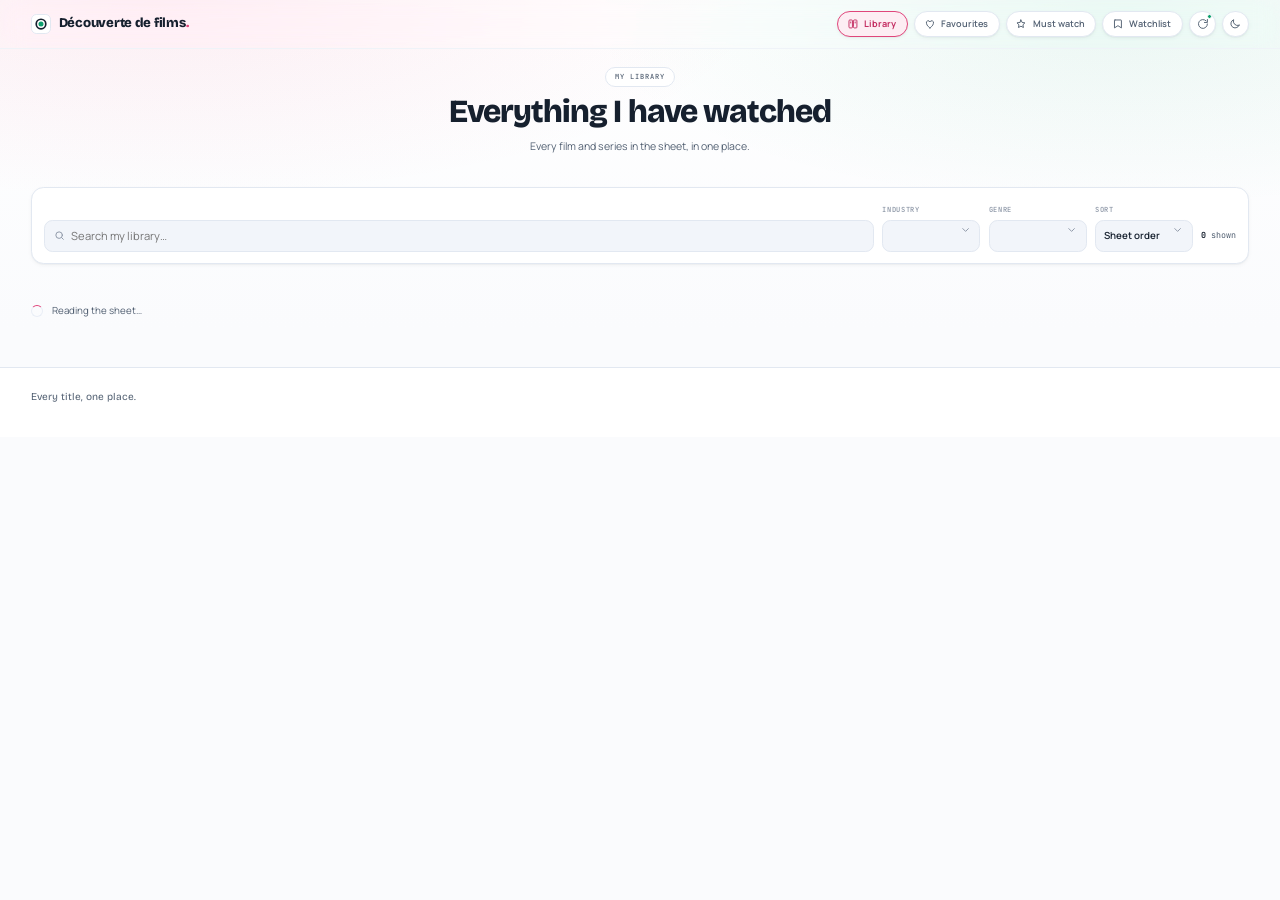
==== watched.html @ 6367ec2e "first commit" ====
<!DOCTYPE html>
<html lang="en">
<head>
  <meta charset="UTF-8">
  <meta name="viewport" content="width=device-width, initial-scale=1, viewport-fit=cover">
  <title>My library &middot; SidCinema</title>
  <meta name="description" content="Everything I have watched, with Favourites and Must watch.">
  <meta name="theme-color" content="#fafbfd" id="themeColor">

  <script>
    (function () {
      var saved = null;
      try { saved = localStorage.getItem("sidcinema-theme"); } catch (e) {}
      var dark = saved ? saved === "dark" : window.matchMedia("(prefers-color-scheme: dark)").matches;
      document.documentElement.dataset.theme = dark ? "dark" : "light";
      document.documentElement.dataset.bsTheme = dark ? "dark" : "light";
    })();
  </script>

  <link rel="icon" type="image/png" href="https://e1.pngegg.com/pngimages/974/699/png-clipart-movies-and-popcorn-folder-icon-movies-thumbnail.png">

  <link rel="preconnect" href="https://fonts.googleapis.com">
  <link rel="preconnect" href="https://fonts.gstatic.com" crossorigin>
  <link rel="preconnect" href="https://image.tmdb.org">

  <link href="https://cdn.jsdelivr.net/npm/bootstrap@5.3.3/dist/css/bootstrap.min.css" rel="stylesheet">
  <link href="https://fonts.googleapis.com/css2?family=Bricolage+Grotesque:opsz,wght@12..96,600;12..96,800&family=JetBrains+Mono:wght@400;500;700&family=Manrope:wght@400;500;600;700&display=swap" rel="stylesheet">
  <link rel="stylesheet" href="css/style.css">
</head>

<body class="page-collection">
  <div class="wash" aria-hidden="true"></div>

  <header class="topbar">
    <div class="wrap topbar__inner">
      <a class="wordmark" href="index.html"
         title="D&eacute;couverte de films &mdash; French for &ldquo;Movie Discovery&rdquo;">
        <img class="wordmark__mark" src="assets/images/favicon.svg" alt="" aria-hidden="true" width="28" height="28">
        <span class="wordmark__text"><span class="wordmark__long">D&eacute;couverte de films</span><span class="wordmark__brief">D&eacute;couverte</span><span class="wordmark__dot">.</span></span>
        <span class="wordmark__gloss" aria-hidden="true">French for "Movie Discovery"</span>
      </a>

      <!-- Built by js/ui/nav.js from one list, so every page carries the same
           destinations and adding one is a change in a single file. -->
      <div class="topbar__tools" id="navTools"></div>
    </div>
  </header>

  <main class="wrap coll">
    <div class="coll__head">
      <p class="coll__eyebrow" id="collEyebrow">My library</p>
      <h1 class="coll__title" id="collTitle">Everything I have watched</h1>
      <p class="coll__lead" id="collLead"></p>

      <div class="stats" id="collStats"></div>
      <div class="split" id="collSplit" hidden></div>
    </div>

    <div class="collbar">
      <div class="collbar__search">
        <svg viewBox="0 0 24 24" aria-hidden="true"><circle cx="11" cy="11" r="7"/><path d="m20 20-3.5-3.5"/></svg>
        <label class="visually-hidden" for="collSearch">Search my library</label>
        <input id="collSearch" type="search" placeholder="Search my library&hellip;" autocomplete="off">
        <button type="button" id="collClear" hidden aria-label="Clear">
          <svg viewBox="0 0 24 24" aria-hidden="true"><path d="M18 6 6 18M6 6l12 12"/></svg>
        </button>
      </div>

      <label class="facets facets--inline">
        <span class="facets__label">Industry</span>
        <span class="facets__wrap">
          <select class="facets__select" id="collCategory"></select>
          <svg class="facets__caret" viewBox="0 0 24 24" aria-hidden="true"><path d="m6 9 6 6 6-6"/></svg>
        </span>
      </label>

      <label class="facets facets--inline">
        <span class="facets__label">Genre</span>
        <span class="facets__wrap">
          <select class="facets__select" id="collGenre"></select>
          <svg class="facets__caret" viewBox="0 0 24 24" aria-hidden="true"><path d="m6 9 6 6 6-6"/></svg>
        </span>
      </label>

      <label class="facets facets--inline">
        <span class="facets__label">Sort</span>
        <span class="facets__wrap">
          <select class="facets__select" id="collSort">
            <option value="recent">Sheet order</option>
            <option value="alpha">A &ndash; Z</option>
            <option value="year">Newest first</option>
            <option value="oldest">Oldest first</option>
          </select>
          <svg class="facets__caret" viewBox="0 0 24 24" aria-hidden="true"><path d="m6 9 6 6 6-6"/></svg>
        </span>
      </label>

      <p class="collbar__count"><span id="collCount">0</span> shown</p>
    </div>

    <div class="loading-line" id="collLoading" hidden>
      <span class="spinner" aria-hidden="true"></span>
      <span>Reading the sheet&hellip;</span>
    </div>

    <div id="collGrid"></div>

    <div class="loadmore" id="collMore" hidden>
      <button type="button" class="btn-ghost" id="collMoreBtn">Show more</button>
    </div>

    <div class="state" id="collState" hidden>
      <h3 class="state__title" id="collStateTitle"></h3>
      <p class="state__text" id="collStateText"></p>
    </div>
  </main>

  <footer class="footer">
    <div class="wrap footer__inner">
      <p class="footer__line">Every title, one place.</p>
    </div>
  </footer>

  <div class="modal fade" id="detailModal" tabindex="-1" aria-labelledby="modalTitle" aria-hidden="true">
    <div class="modal-dialog modal-dialog-centered modal-xl modal-dialog-scrollable">
      <div class="modal-content detail">
        <button type="button" class="detail__close" data-bs-dismiss="modal" aria-label="Close">
          <svg viewBox="0 0 24 24" aria-hidden="true"><path d="M18 6 6 18M6 6l12 12"/></svg>
        </button>
        <div class="detail__body" id="detailBody"></div>
      </div>
    </div>
  </div>

  <script>
    window.PAGE_CONFIG = {
      // Favourites and Must Watch live on this page. The watchlist has no such
      // flags, so it gets no control.
      views: true,
      eyebrow: "My library",
      title: "Everything I have watched",
      emptyTitle: "Nothing in the library yet",
      emptyText: "Search for something and mark it watched.",
      noMatch: "No titles in my library fit this combination. Try clearing a filter.",
      loadError: "Could not load my library"
    };
  </script>
  <script src="https://cdn.jsdelivr.net/npm/bootstrap@5.3.3/dist/js/bootstrap.bundle.min.js" defer></script>
  <script type="module">
    import { start } from "./js/pages/collection.js";
    start();
  </script>
</body>
</html>
---- css/style.css ----
/* Marquee - light and dark themes */
/* Green is reserved: it only ever means "already watched". Gold is only for */
/* ratings, raspberry only for interaction. */
/* Every colour is a token. Adding [data-theme="dark"] overrides below is the */
/* only thing needed to reskin the whole app, so never hardcode a hex here. */

/* The browser's own [hidden] rule is a user-agent style, so any author rule
   that sets display - .grid, .loading-line, .loadmore - silently outranks it
   and the element keeps its box. Every hidden panel in this app carries such a
   class, so without this the skeleton grid alone leaves ~1200px of blank space
   under the toolbar at all times. */
[hidden] { display: none !important; }

/* --- tokens: light --- */
:root {
  --paper:      #fafbfd;
  --card:       #ffffff;
  --tint:       #f2f5fa;
  --tint-2:     #e9eef6;
  --line:       #e2e8f1;
  --line-soft:  #eff3f8;

  --ink:        #16202e;
  --ink-soft:   #526072;
  --muted:      #8a94a4;

  --seen:       #0e9f6e;
  --seen-deep:  #06805a;
  --seen-tint:  #e4f7ef;
  --seen-wash:  #f1fbf7;

  --gold:       #b57a12;
  --gold-tint:  #fdf3e0;
  --gold-line:  #f0d9a8;
  --gold-ink:   #7a5308;

  --accent:     #e0457b;
  --accent-deep:#c42e63;
  --accent-tint:#fdedf3;

  --danger:     #e5484d;

  /* Bare channels, for rgba() with a variable alpha. */
  --seen-rgb:   14, 159, 110;
  --accent-rgb: 224, 69, 123;
  --shade-rgb:  22, 32, 46;

  /* Surfaces that are not simply --card. */
  --wash-top:   #ffffff;
  --glass:      var(--glass);
  --shimmer:    #ffffff;
  --on-ink:     #ffffff;
  --on-accent:  #ffffff;
  --on-seen:    #ffffff;
  --seen-bar:   #46c79a;
  --fade-rgb:   255, 255, 255;

  --radius-sm:  12px;
  --radius:     18px;
  --radius-lg:  26px;

  --search-max: 720px;

  --shadow-sm:  0 1px 2px rgba(var(--shade-rgb), 0.05), 0 2px 6px rgba(var(--shade-rgb), 0.04);
  --shadow:     0 2px 5px rgba(var(--shade-rgb), 0.05), 0 10px 24px -10px rgba(var(--shade-rgb), 0.14);
  --shadow-lg:  0 4px 10px rgba(var(--shade-rgb), 0.06), 0 22px 44px -16px rgba(var(--shade-rgb), 0.2);

  --font-display: "Bricolage Grotesque", "Segoe UI", system-ui, sans-serif;
  --font-body:    "Manrope", -apple-system, "Segoe UI", system-ui, sans-serif;
  --font-mono:    "JetBrains Mono", ui-monospace, "SF Mono", Menlo, monospace;

  --ease: cubic-bezier(0.22, 1, 0.36, 1);
}

/* --- tokens: dark --- */
/* Set on <html> by the inline script in index.html before first paint. */
[data-theme="dark"] {
  --paper:      #0d1117;
  --card:       #151b24;
  --tint:       #1b2230;
  --tint-2:     #232c3b;
  --line:       #2a3444;
  --line-soft:  #202836;

  --ink:        #e9eef6;
  --ink-soft:   #a7b3c4;
  --muted:      #7e8998;

  /* Lifted, because the light green disappears against a dark surface. */
  --seen:       #2ec98f;
  --seen-deep:  #56dda8;
  --seen-tint:  #10322a;
  --seen-wash:  #111d1c;

  --gold:       #e3b25c;
  --gold-tint:  #2b2214;
  --gold-line:  #4c3c1e;
  --gold-ink:   #f0cd8c;

  --accent:     #f4638f;
  --accent-deep:#ff85aa;
  --accent-tint:#2e1622;

  --danger:     #ff6369;

  --seen-rgb:   46, 201, 143;
  --accent-rgb: 244, 99, 143;
  --shade-rgb:  0, 0, 0;

  --wash-top:   #141c27;
  --glass:      rgba(15, 20, 28, 0.84);
  --shimmer:    #242e3d;
  --on-ink:     #0d1117;
  --on-accent:  #2a0a15;
  --on-seen:    #052018;
  --seen-bar:   #66e0b2;
  --fade-rgb:   21, 27, 36;

  /* Dark surfaces swallow soft shadows, so these lean on depth instead. */
  --shadow-sm:  0 1px 2px rgba(0, 0, 0, 0.4), 0 2px 6px rgba(0, 0, 0, 0.3);
  --shadow:     0 2px 5px rgba(0, 0, 0, 0.45), 0 10px 24px -10px rgba(0, 0, 0, 0.7);
  --shadow-lg:  0 4px 10px rgba(0, 0, 0, 0.5), 0 22px 44px -16px rgba(0, 0, 0, 0.85);

  color-scheme: dark;
}

/* Themes cross-fade instead of snapping, but only while the toggle is armed, */
/* so page load and hovers stay instant. */
.is-theming, .is-theming * {
  transition: background-color 0.32s var(--ease), border-color 0.32s var(--ease),
              color 0.32s var(--ease) !important;
}

/* --- base --- */
* { box-sizing: border-box; }

/* --- overall scale -------------------------------------------------------
   Everything was drawn a size too large: at 100% in a laptop browser the cards
   and headings ate the screen, and the layout only came right once you zoomed
   the browser out to about 70%. Rather than re-tune several hundred px values
   one at a time - and get some of them wrong - the whole page is scaled by
   that same factor, which is what the browser zoom was doing anyway.

   `zoom` and not `transform: scale()`: zoom reflows, so the card grid gains
   columns and text rewraps at the new size. A transform would shrink a fixed
   layout and leave dead space around it.

   Only on screens big enough to have the problem. Phones and tablets already
   fit, and shrinking them further would make the text unreadable. Media
   queries still measure the real viewport, so every breakpoint below is
   unaffected, and fixed-position elements - the modal, the sticky header -
   still fill the screen properly. Both verified in a browser.

   One number, so it is easy to tune. */
:root { --ui-scale: 0.7; }

@media (min-width: 1024px) {
  body { zoom: var(--ui-scale); }
}

body {
  margin: 0;
  /* 100vh on a phone means "the viewport with the browser chrome hidden", so
     it is always taller than what is actually visible and leaves a dead strip
     under the footer. dvh is the real number; vh stays as the fallback for
     anything that does not know the unit. */
  min-height: 100vh;
  min-height: 100dvh;
  background: var(--paper);
  color: var(--ink);
  font-family: var(--font-body);
  font-size: 15px;
  line-height: 1.6;
  -webkit-font-smoothing: antialiased;
  /* Stops iOS enlarging body text when the phone is turned to landscape,
     which otherwise reflows the card grid mid-rotation. */
  -webkit-text-size-adjust: 100%;
  text-size-adjust: 100%;
  overflow-x: hidden;
}

a { color: inherit; text-decoration: none; }
button { font-family: inherit; }

:focus-visible {
  outline: 2px solid var(--accent);
  outline-offset: 3px;
  border-radius: 6px;
}

svg { fill: none; stroke: currentColor; stroke-width: 1.9; stroke-linecap: round; stroke-linejoin: round; }

/* Full-bleed container. Only the hero column is width-capped.
   The max() is for a phone held sideways: the safe-area inset is the width of
   the notch or the rounded corner, and without it the first card in every row
   sits underneath one. On every other device both insets are 0 and this is
   exactly the clamp it was before. */
.wrap {
  width: 100%;
  padding-left: max(clamp(16px, 3.5vw, 56px), env(safe-area-inset-left));
  padding-right: max(clamp(16px, 3.5vw, 56px), env(safe-area-inset-right));
}

/* Soft ambient wash behind the hero. */
/* Bootstrap supplies this, but it arrives from a CDN. If that request is slow
   or blocked, every "hidden" form label becomes visible text in the middle of
   the layout - so it is defined here too. */
.visually-hidden {
  position: absolute !important;
  width: 1px;
  height: 1px;
  padding: 0;
  margin: -1px;
  overflow: hidden;
  clip: rect(0, 0, 0, 0);
  white-space: nowrap;
  border: 0;
}

.wash {
  position: fixed;
  inset: 0 0 auto 0;
  height: 760px;
  pointer-events: none;
  z-index: 0;
  background:
    radial-gradient(70% 55% at 12% 0%, rgba(var(--accent-rgb), 0.09), transparent 68%),
    radial-gradient(60% 50% at 88% 4%, rgba(var(--seen-rgb), 0.08), transparent 70%),
    linear-gradient(180deg, var(--wash-top) 0%, var(--paper) 62%);
}

/* --- header --- */
.topbar {
  position: sticky;
  top: 0;
  z-index: 60;
  background: var(--glass);
  backdrop-filter: blur(16px) saturate(140%);
  -webkit-backdrop-filter: blur(16px) saturate(140%);
  border-bottom: 1px solid var(--line-soft);
}

.topbar__inner {
  display: flex;
  align-items: center;
  justify-content: space-between;
  height: 68px;
}

.wordmark { display: inline-flex; align-items: center; gap: 11px; }

/* An image now, not a drawn ring. object-fit keeps a non-square source from
   stretching, and the tinted background stands in if the remote file never
   arrives, so the wordmark never collapses to bare text. */
.wordmark__mark {
  width: 28px;
  height: 28px;
  flex: none;
  border-radius: 8px;
  object-fit: cover;
  background: var(--tint);
  border: 1px solid var(--line);
}

.wordmark__text {
  font-family: var(--font-display);
  font-weight: 800;
  font-size: 19px;
  letter-spacing: -0.02em;
  /* The header is one row. A wordmark allowed to wrap takes the row height
     with it and pushes the tools off the edge. */
  white-space: nowrap;
}
/* Only the full stop is accented. It used to be "any span in here", which
   stopped being specific enough once the name had two spellings. */
.wordmark__dot { color: var(--accent); }
.wordmark__brief { display: none; }

.topbar__tools { display: inline-flex; align-items: center; gap: 9px; }

.icon-btn {
  position: relative;
  width: 38px;
  height: 38px;
  display: grid;
  place-items: center;
  border-radius: 50%;
  border: 1px solid var(--line);
  background: var(--card);
  color: var(--ink-soft);
  cursor: pointer;
  box-shadow: var(--shadow-sm);
  transition: color 0.2s, border-color 0.2s, box-shadow 0.2s, transform 0.2s var(--ease);
}
.icon-btn:hover {
  color: var(--ink);
  border-color: var(--accent);
  box-shadow: var(--shadow);
  transform: translateY(-1px);
}
.icon-btn:active { transform: translateY(0); }

/* A pill rather than a circle, because this one goes somewhere and the label
   is what makes that obvious. The text drops on narrow screens; the icon and
   the tooltip still carry the meaning. */
.icon-btn--label {
  width: auto;
  gap: 8px;
  grid-auto-flow: column;
  padding: 0 15px 0 12px;
  border-radius: 999px;
  text-decoration: none;
  font-size: 13px;
  font-weight: 600;
}
.icon-btn--label .icon-btn__text { white-space: nowrap; }
.icon-btn--label:hover { color: var(--accent-deep); }
.icon-btn--label[aria-current="page"] {
  background: var(--accent-tint);
  border-color: var(--accent);
  color: var(--accent-deep);
}

@media (max-width: 720px) {
  .icon-btn--label { width: 38px; padding: 0; }
  .icon-btn--label .icon-btn__text { display: none; }
}
.icon-btn svg {
  width: 17px;
  height: 17px;
  fill: none;
  stroke: currentColor;
  stroke-width: 1.9;
  stroke-linecap: round;
  stroke-linejoin: round;
}

/* A green pip means the watch history loaded; red means it did not. */
.icon-btn__dot {
  position: absolute;
  top: 4px;
  right: 4px;
  width: 7px;
  height: 7px;
  border-radius: 50%;
  background: var(--seen);
  border: 1.5px solid var(--card);
}
.icon-btn__dot[data-state="error"] { background: var(--danger); }
.icon-btn.is-busy svg { animation: spin 0.9s linear infinite; }

/* Only one of the two icons is ever mounted; the other is scaled out. */
.theme-btn svg {
  grid-area: 1 / 1;
  transition: transform 0.4s var(--ease), opacity 0.25s;
}
.theme-btn__moon { transform: rotate(0deg) scale(1); opacity: 1; }
.theme-btn__sun  { transform: rotate(-70deg) scale(0.4); opacity: 0; }
[data-theme="dark"] .theme-btn__moon { transform: rotate(70deg) scale(0.4); opacity: 0; }
[data-theme="dark"] .theme-btn__sun  { transform: rotate(0deg) scale(1); opacity: 1; }
.theme-btn:hover { color: var(--gold); border-color: var(--gold); }

/* --- hero --- */
.hero {
  position: relative;
  /* Above .results, which is also positioned and comes later in the document.
     While both sat at z-index 1 the later one won, and since the suggestion
     dropdown is sealed inside this element's stacking context it could never
     climb out - the divider line, the headline and the first row of cards all
     painted straight over it, however high its own z-index went. Ranking the
     two sections is what actually decides it. Still well under the sticky
     header at 60, which should keep winning. */
  z-index: 20;
  padding: clamp(40px, 6vw, 82px) 0 44px;
}

.hero__inner {
  display: flex;
  flex-direction: column;
  align-items: center;
  text-align: center;
}

.hero__eyebrow {
  font-family: var(--font-mono);
  font-size: 11px;
  letter-spacing: 0.18em;
  text-transform: uppercase;
  color: var(--accent);
  margin: 0 0 18px;
}

.hero__title {
  font-family: var(--font-display);
  font-weight: 800;
  font-size: clamp(38px, 5.6vw, 70px);
  line-height: 1.04;
  letter-spacing: -0.035em;
  margin: 0 0 20px;
}
.hero__title em {
  font-style: normal;
  color: var(--muted);
}


/* Movies or series. Sets what the next search looks through. */
.modeswitch {
  display: inline-flex;
  gap: 4px;
  padding: 5px;
  margin-bottom: 22px;
  border-radius: 999px;
  border: 1px solid var(--line);
  background: var(--glass);
  backdrop-filter: blur(14px) saturate(140%);
  -webkit-backdrop-filter: blur(14px) saturate(140%);
  box-shadow: var(--shadow-sm);
}

.modeswitch__btn {
  display: inline-flex;
  align-items: center;
  gap: 8px;
  border: 0;
  background: none;
  color: var(--muted);
  font-size: 13.5px;
  font-weight: 600;
  padding: 10px 22px;
  border-radius: 999px;
  cursor: pointer;
  transition: color 0.2s, background 0.25s var(--ease);
}
.modeswitch__btn svg { width: 16px; height: 16px; }
.modeswitch__btn:hover { color: var(--ink); }
.modeswitch__btn.is-active {
  background: var(--ink);
  color: var(--on-ink);
  box-shadow: 0 5px 14px -7px rgba(var(--shade-rgb), 0.8);
}

/* Search by, inside the bar.
   It was a row of buttons above the input, which made the hero ask two
   questions of equal size before you could type anything. As a dropdown it
   reads as what it is: a setting on the search, not a decision before it. */
.scopepick {
  position: relative;
  display: flex;
  align-items: center;
  gap: 8px;
  padding-left: 12px;
  margin-left: 4px;
  border-left: 1px solid var(--line);
  flex-shrink: 0;
}

.scopepick__label {
  font-family: var(--font-mono);
  font-size: 10px;
  letter-spacing: 0.14em;
  text-transform: uppercase;
  color: var(--muted);
  margin: 0;
  white-space: nowrap;
  pointer-events: none;
}

.scopepick__select {
  appearance: none;
  -webkit-appearance: none;
  border: 0;
  /* The solid accent the Search button used to wear. That button is gone -
     the magnifier submits now - so the colour moves to the control that took
     its place, and the right-hand end of the bar keeps the weight it had. */
  background: var(--accent);
  color: var(--on-accent);
  font-family: inherit;
  font-size: 13.5px;
  font-weight: 700;
  padding: 10px 32px 10px 16px;
  border-radius: 999px;
  cursor: pointer;
  box-shadow: 0 6px 16px -6px rgba(var(--accent-rgb), 0.6);
  transition: background 0.2s, box-shadow 0.2s;
}
.scopepick__select:hover {
  background: var(--accent-deep);
  box-shadow: 0 10px 22px -8px rgba(var(--accent-rgb), 0.7);
}
.scopepick__select:focus-visible {
  outline: 2px solid var(--accent-deep);
  outline-offset: 2px;
}
/* The dropdown list itself is drawn by the OS, which does not inherit the
   accent - so the options are set back to normal page colours or they can
   land as white-on-white. */
.scopepick__select option {
  background: var(--card);
  color: var(--ink);
  font-weight: 600;
}

.scopepick__caret {
  position: absolute;
  right: 12px;
  width: 15px;
  height: 15px;
  fill: none;
  stroke: var(--on-accent);
  stroke-width: 2.4;
  stroke-linecap: round;
  stroke-linejoin: round;
  pointer-events: none;
}

/* The magnifier submits now, so it is a button rather than decoration. */
.searchbox__go {
  flex-shrink: 0;
  display: grid;
  place-items: center;
  width: 40px;
  height: 40px;
  border: 0;
  border-radius: 50%;
  background: none;
  color: var(--muted);
  cursor: pointer;
  transition: background 0.2s, color 0.2s;
}
.searchbox__go svg {
  width: 20px;
  height: 20px;
  fill: none;
  stroke: currentColor;
  stroke-width: 2;
  stroke-linecap: round;
}
.searchbox__go:hover { background: var(--accent-tint); color: var(--accent-deep); }
.searchbox__go:focus-visible { outline: 2px solid var(--accent); outline-offset: 2px; }

.searchbox {
  position: relative;
  /* The suggestion dropdown lives inside this box, and `backdrop-filter`
     below makes the box its own stacking context - so the dropdown's z-index
     only ranks it against its siblings IN HERE and cannot lift it over
     anything outside. The example chips below carry a mask-image, which is
     also a stacking context, and being later in the document they were
     painting straight over the top of the dropdown: the names were visible
     but every tap landed on a chip. This z-index ranks the two boxes against
     each other, which is the comparison that actually decides it. */
  z-index: 30;
  display: flex;
  align-items: center;
  gap: 12px;
  width: 100%;
  max-width: var(--search-max);
  padding: 9px 9px 9px 20px;
  border-radius: 999px;
  border: 1px solid var(--line);
  background: var(--glass);
  backdrop-filter: blur(18px) saturate(150%);
  -webkit-backdrop-filter: blur(18px) saturate(150%);
  box-shadow: var(--shadow);
  transition: border-color 0.25s var(--ease), box-shadow 0.25s var(--ease);
}
.searchbox:focus-within {
  border-color: var(--accent);
  box-shadow: var(--shadow-lg), 0 0 0 4px var(--accent-tint);
}


.searchbox__input {
  flex: 1;
  min-width: 0;
  border: 0;
  background: none;
  color: var(--ink);
  font-size: clamp(15px, 1.4vw, 16.5px);
  padding: 13px 0;
  outline: none;
  text-align: left;
}
.searchbox__input::placeholder { color: var(--muted); }
.searchbox__input::-webkit-search-cancel-button { display: none; }

.searchbox__clear {
  border: 0;
  background: var(--tint);
  color: var(--ink-soft);
  width: 30px;
  height: 30px;
  border-radius: 50%;
  display: grid;
  place-items: center;
  cursor: pointer;
  flex: none;
}
.searchbox__clear svg { width: 15px; height: 15px; }
.searchbox__clear:hover { background: var(--tint-2); color: var(--ink); }

/* --- name autocomplete ---
   Anchored to the bar rather than the page, so it stays put when the bar wraps
   on a narrow screen. z-index sits above the hero but below the header, which
   is sticky and has to keep winning. */
.acbox {
  position: absolute;
  top: calc(100% + 8px);
  left: 0;
  right: 0;
  z-index: 40;
  border-radius: var(--radius);
  border: 1px solid var(--line);
  background: var(--card);
  box-shadow: var(--shadow-lg);
  overflow: hidden;
  animation: acdrop 0.16s var(--ease) both;
}

@keyframes acdrop {
  from { opacity: 0; transform: translateY(-6px); }
  to   { opacity: 1; transform: translateY(0); }
}

.acbox__list {
  list-style: none;
  margin: 0;
  padding: 6px;
  max-height: min(46vh, 340px);
  overflow-y: auto;
  overscroll-behavior: contain;
  scrollbar-width: thin;
}

.acbox__item {
  display: flex;
  align-items: center;
  gap: 11px;
  padding: 10px 12px;
  border-radius: var(--radius-sm);
  cursor: pointer;
  text-align: left;
  color: var(--ink-soft);
  transition: background 0.14s, color 0.14s;
}

/* One highlight style for both the pointer and the arrow keys, so the list
   never shows two different "current" rows at once. */
.acbox__item:hover,
.acbox__item.is-active {
  background: var(--accent-tint);
  color: var(--accent-deep);
}

.acbox__name {
  flex: 1 1 auto;
  min-width: 0;
  font-size: 14.5px;
  font-weight: 500;
  color: var(--ink);
  white-space: nowrap;
  overflow: hidden;
  text-overflow: ellipsis;
}
/* The letters actually typed. Bolder, not coloured - colour here would fight
   the row highlight. */
.acbox__name b { font-weight: 800; color: inherit; }
.acbox__item:hover .acbox__name,
.acbox__item.is-active .acbox__name { color: var(--accent-deep); }

.suggestions {
  position: relative;
  z-index: 1;
  width: 100%;
  min-width: 0;
  max-width: 100%;
  margin-top: 22px;
  overflow-x: auto;
  overflow-y: hidden;
  scrollbar-width: none;
  -webkit-overflow-scrolling: touch;
  mask-image: linear-gradient(90deg, transparent 0, #000 24px, #000 calc(100% - 24px), transparent 100%);
  -webkit-mask-image: linear-gradient(90deg, transparent 0, #000 24px, #000 calc(100% - 24px), transparent 100%);
}
.suggestions::-webkit-scrollbar { display: none; }

/* While the name dropdown is open the chips underneath it are both redundant
   and in the way. Hidden rather than removed, so the hero does not jump a row
   taller and shorter on every keystroke. */
body.is-suggesting .suggestions {
  visibility: hidden;
  pointer-events: none;
}

.suggestions__row {
  display: flex;
  flex-wrap: nowrap;
  align-items: center;
  gap: 8px;
  width: max-content;
  margin: 0 auto;
  padding: 2px 24px;
}
.suggestions__label {
  flex: 0 0 auto;
  font-family: var(--font-mono);
  font-size: 11px;
  letter-spacing: 0.14em;
  text-transform: uppercase;
  color: var(--muted);
  margin-right: 4px;
}

.chip {
  flex: 0 0 auto;
  white-space: nowrap;
  border: 1px solid var(--line);
  background: var(--card);
  color: var(--ink-soft);
  border-radius: 999px;
  padding: 8px 16px;
  font-size: 13px;
  cursor: pointer;
  box-shadow: var(--shadow-sm);
  transition: color 0.18s, border-color 0.18s, background 0.18s, transform 0.18s var(--ease);
}
.chip:hover {
  color: var(--accent-deep);
  border-color: var(--accent);
  background: var(--accent-tint);
  transform: translateY(-2px);
}

.note {
  margin-top: 30px;
  padding: 15px 19px;
  border-radius: var(--radius);
  border: 1px solid var(--line);
  background: var(--card);
  color: var(--ink-soft);
  font-size: 14px;
  text-align: left;
  /* The hero is a centred flex column, so children shrink-to-fit rather than
     stretch. Without width:100% this box sizes to its max-width and hangs off
     both edges of a narrow screen. */
  width: 100%;
  max-width: 760px;
  overflow-wrap: anywhere;
  box-shadow: var(--shadow-sm);
}
.note--warn {
  border-color: var(--gold-line);
  background: var(--gold-tint);
  color: var(--gold-ink);
}
.note code {
  font-family: var(--font-mono);
  font-size: 12.5px;
  background: rgba(var(--shade-rgb), 0.07);
  padding: 2px 6px;
  border-radius: 5px;
  color: var(--ink);
}

/* --- toolbar --- */
.results { position: relative; z-index: 1; padding-bottom: 80px; }

.toolbar {
  border-top: 1px solid var(--line);
  padding-top: 28px;
  margin-bottom: 26px;
}

.toolbar__head {
  display: flex;
  align-items: flex-end;
  justify-content: space-between;
  gap: 28px;
  flex-wrap: wrap;
}

.toolbar__title {
  font-family: var(--font-display);
  font-weight: 700;
  font-size: clamp(23px, 2.4vw, 32px);
  letter-spacing: -0.025em;
  margin: 0;
}

/* The "did you mean" line.
   Green because green already means "this is resolved" everywhere else in the
   app, and a correction that worked is exactly that. Centred and set on its
   own row above the headline so it reads as a short announcement rather than
   a caption hanging off the title. */
.toolbar__fixed {
  display: flex;
  align-items: center;
  justify-content: center;
  gap: 8px;
  margin: 0 0 12px;
  padding: 9px 16px;
  border-radius: var(--radius-sm);
  border: 1px solid rgba(var(--seen-rgb), 0.32);
  background: var(--seen-tint);
  color: var(--seen-deep);
  font-size: 13.5px;
  font-weight: 600;
  line-height: 1.45;
  text-align: center;
}
.toolbar__fixed::before {
  content: "\2713";
  flex: none;
  font-weight: 800;
  color: var(--seen);
}
/* The name that was actually searched. The rest of the sentence is context;
   this is the part worth reading. */
.toolbar__fixed b { font-weight: 800; }

/* How much of this result set is already watched. */
.coverage { min-width: 210px; }

.coverage__numbers {
  display: flex;
  align-items: baseline;
  gap: 7px;
  font-family: var(--font-mono);
  margin-bottom: 9px;
}
.coverage__seen  { font-size: 26px; font-weight: 700; color: var(--seen-deep); line-height: 1; }
.coverage__of    { font-size: 12px; color: var(--muted); }
.coverage__total { font-size: 15px; color: var(--ink-soft); }
.coverage__word  { font-size: 11px; color: var(--muted); text-transform: uppercase; letter-spacing: 0.14em; }

.coverage__track {
  height: 6px;
  border-radius: 999px;
  background: var(--tint-2);
  overflow: hidden;
}
.coverage__fill {
  height: 100%;
  border-radius: 999px;
  background: linear-gradient(90deg, var(--seen-bar), var(--seen));
  transition: width 0.6s var(--ease);
}

.toolbar__controls {
  display: flex;
  align-items: center;
  justify-content: space-between;
  gap: 16px;
  flex-wrap: wrap;
  margin-top: 22px;
}

.segmented {
  display: inline-flex;
  padding: 4px;
  gap: 2px;
  border-radius: 999px;
  border: 1px solid var(--line);
  background: var(--card);
  box-shadow: var(--shadow-sm);
}
.segmented__btn {
  border: 0;
  background: none;
  color: var(--muted);
  font-size: 13px;
  font-weight: 600;
  padding: 8px 18px;
  border-radius: 999px;
  cursor: pointer;
  transition: color 0.18s, background 0.18s;
}
.segmented__btn:hover { color: var(--ink); }
.segmented__btn.is-active { background: var(--ink); color: var(--on-ink); }
.segmented__btn[data-filter="watched"].is-active { background: var(--seen); color: var(--on-seen); }

.sortfield {
  display: inline-flex;
  align-items: center;
  gap: 9px;
  font-family: var(--font-mono);
  font-size: 11px;
  letter-spacing: 0.14em;
  text-transform: uppercase;
  color: var(--muted);
}
.sortfield select {
  font-family: var(--font-body);
  font-size: 13.5px;
  letter-spacing: 0;
  text-transform: none;
  color: var(--ink);
  background: var(--card);
  border: 1px solid var(--line);
  border-radius: 999px;
  padding: 9px 15px;
  cursor: pointer;
  box-shadow: var(--shadow-sm);
}
.sortfield select:hover { border-color: var(--muted); }


.hamburger.is-active { border-color: var(--accent); background: var(--accent-tint); color: var(--accent-deep); }
/* --- browse panel --- */
.scrim {
  position: fixed;
  inset: 0;
  z-index: 60;
  background: rgba(var(--shade-rgb), 0.42);
  opacity: 0;
  transition: opacity 0.26s var(--ease);
}
.scrim.is-open { opacity: 1; }

.panel {
  position: fixed;
  top: 0;
  left: 0;
  bottom: 0;
  z-index: 61;
  width: min(340px, 88vw);
  display: flex;
  flex-direction: column;
  background: var(--card);
  border-right: 1px solid var(--line);
  box-shadow: var(--shadow-lg);
  transform: translateX(-100%);
  transition: transform 0.28s var(--ease);
}
.panel.is-open { transform: translateX(0); }

.panel__head {
  display: flex;
  align-items: flex-start;
  justify-content: space-between;
  gap: 12px;
  padding: 22px 20px 0;
}

.panel__eyebrow {
  font-family: var(--font-mono);
  font-size: 11px;
  letter-spacing: 0.16em;
  text-transform: uppercase;
  color: var(--accent);
  margin: 0 0 4px;
}

.panel__title {
  font-family: var(--font-display);
  font-weight: 700;
  font-size: 21px;
  letter-spacing: -0.02em;
  margin: 0;
}

.panel__close {
  flex: 0 0 auto;
  width: 32px;
  height: 32px;
  display: inline-flex;
  align-items: center;
  justify-content: center;
  border: 1px solid var(--line);
  border-radius: 10px;
  background: var(--card);
  color: var(--ink-soft);
  cursor: pointer;
}
.panel__close svg { width: 16px; height: 16px; fill: none; stroke: currentColor; stroke-width: 2; stroke-linecap: round; }
.panel__close:hover { color: var(--accent-deep); border-color: var(--accent); }

.panel__hint {
  padding: 10px 20px 0;
  margin: 0;
  font-size: 13px;
  line-height: 1.5;
  color: var(--muted);
}

.panel__body {
  flex: 1 1 auto;
  overflow-y: auto;
  padding: 20px;
  display: flex;
  flex-direction: column;
  gap: 16px;
}

.panel__foot {
  display: flex;
  gap: 10px;
  padding: 16px 20px;
  border-top: 1px solid var(--line-soft);
}

.panel__clear,
.panel__apply {
  flex: 1 1 auto;
  border-radius: 999px;
  padding: 11px 16px;
  font-size: 13.5px;
  font-weight: 600;
  cursor: pointer;
  transition: opacity 0.18s, border-color 0.18s, color 0.18s;
}
.panel__clear {
  border: 1px solid var(--line);
  background: var(--card);
  color: var(--ink-soft);
}
.panel__clear:hover { color: var(--accent-deep); border-color: var(--accent); }
.panel__apply {
  border: 0;
  background: var(--ink);
  color: var(--on-ink);
}
.panel__apply:hover { opacity: 0.88; }

/* --- active filter chips --- */
.activefilters {
  display: flex;
  flex-wrap: wrap;
  align-items: center;
  gap: 8px;
  margin-top: 20px;
}

.loadmore {
  display: flex;
  justify-content: center;
  margin-top: 36px;
}

/* Cards added by "Load more" animate individually. The page-load stagger is
   deliberately not reused: it delays the last card by half a second, which on
   an append reads as lag rather than polish. */
.card.is-new { animation: rise 0.34s var(--ease) both; animation-delay: 0ms; }

/* --- result sections --- */
.sections { display: flex; flex-direction: column; gap: 44px; }

/* A filter change keeps the current cards on screen and just dims them, so a
   fast round trip does not read as a full page reload. */
.sections.is-refreshing {
  opacity: 0.45;
  pointer-events: none;
  transition: opacity 0.18s var(--ease);
}/* Upcoming titles: dated, not yet watchable, so gold rather than green.
   Sits opposite the watched badge, which owns the top-left corner. */
.card__soon {
  position: absolute;
  top: 10px;
  right: 10px;
  font-family: var(--font-mono);
  font-size: 10px;
  letter-spacing: 0.12em;
  text-transform: uppercase;
  padding: 5px 9px;
  border-radius: 999px;
  border: 1px solid var(--gold-line);
  background: var(--gold-tint);
  color: var(--gold-ink);
}

.card__release {
  font-family: var(--font-mono);
  font-size: 11.5px;
  color: var(--gold-ink);
  margin: 0 0 6px;
}

/* --- grid and cards --- */
.grid {
  display: grid;
  grid-template-columns: repeat(auto-fill, minmax(220px, 1fr));
  gap: 22px;
}

.card {
  position: relative;
  display: flex;
  flex-direction: column;
  border-radius: var(--radius);
  border: 1px solid var(--line);
  background: var(--card);
  overflow: hidden;
  cursor: pointer;
  text-align: left;
  box-shadow: var(--shadow-sm);
  transition: transform 0.32s var(--ease), border-color 0.28s, box-shadow 0.32s var(--ease);
  animation: rise 0.5s var(--ease) both;
}
.card:hover {
  transform: translateY(-6px);
  border-color: var(--tint-2);
  box-shadow: var(--shadow-lg);
}

/* Watched: a solid green edge plus a green wash across the whole card. */
.card.is-watched {
  border: 2px solid var(--seen);
  background:
    linear-gradient(180deg, rgba(var(--seen-rgb), 0.16) 0%, rgba(var(--seen-rgb), 0.06) 42%, rgba(var(--seen-rgb), 0) 78%),
    var(--seen-wash);
  box-shadow: 0 0 0 4px rgba(var(--seen-rgb), 0.11), 0 12px 26px -16px rgba(6, 128, 90, 0.65);
}
.card.is-watched:hover {
  border-color: var(--seen-deep);
  box-shadow: 0 0 0 5px rgba(var(--seen-rgb), 0.16), 0 26px 48px -20px rgba(6, 128, 90, 0.7);
}

.card__poster {
  position: relative;
  aspect-ratio: 2 / 3;
  overflow: hidden;
  background: var(--tint);
}
.card__poster img {
  width: 100%;
  height: 100%;
  object-fit: cover;
  display: block;
  transition: transform 0.6s var(--ease);
}
.card:hover .card__poster img { transform: scale(1.06); }

.card__noposter {
  position: absolute;
  inset: 0;
  display: grid;
  place-items: center;
  text-align: center;
  padding: 20px;
  font-family: var(--font-display);
  font-size: 15px;
  color: var(--muted);
}

.card__badge {
  position: absolute;
  top: 12px;
  left: 12px;
  display: inline-flex;
  align-items: center;
  gap: 5px;
  padding: 5px 11px 5px 8px;
  border-radius: 999px;
  background: var(--seen);
  color: var(--on-seen);
  font-family: var(--font-mono);
  font-size: 10.5px;
  font-weight: 700;
  letter-spacing: 0.08em;
  text-transform: uppercase;
  box-shadow: 0 4px 12px -4px rgba(6, 128, 90, 0.75);
}
.card__badge svg { width: 12px; height: 12px; stroke-width: 3; }

/* --- what my own list calls it -------------------------------------------
   Only on watched cards. TMDB's title and my sheet's Name often differ - a
   regional release, a transliteration, a franchise numbered differently - and
   the sheet's version is the one I recognise.

   Two ways in, because there are two kinds of device. On a pointer device it
   appears on hover, which costs nothing and needs no button. On a touch screen
   hover does not exist, so the (i) toggles it. The button is always in the DOM
   and only hidden from pointer devices, so the two never disagree. */
.card__note {
  position: absolute;
  top: 10px;
  right: 10px;
  z-index: 6;
  display: grid;
  place-items: center;
  width: 28px;
  height: 28px;
  padding: 0;
  border: 0;
  border-radius: 50%;
  background: rgba(12, 16, 24, 0.6);
  backdrop-filter: blur(6px);
  color: #fff;
  cursor: pointer;
  transition: background 0.18s, transform 0.18s var(--ease);
}
.card__note svg {
  width: 15px;
  height: 15px;
  fill: none;
  stroke: currentColor;
  stroke-width: 2;
  stroke-linecap: round;
}
.card__note:hover { background: var(--accent-deep); transform: scale(1.08); }
.card__note:focus-visible { outline: 2px solid var(--accent); outline-offset: 2px; }

/* Anchored to the TOP of the poster. It used to sit at the bottom, which is
   now where the four action buttons live - the two overlapped, and the tip
   covered the buttons the moment a watched card was hovered. */
.card__notetip {
  position: absolute;
  left: 8px;
  right: 8px;
  top: 8px;
  z-index: 5;
  display: flex;
  flex-direction: column;
  gap: 2px;
  padding: 9px 11px;
  padding-right: 40px;          /* clear of the (i) button in the corner */
  border-radius: var(--radius-sm);
  background: rgba(12, 16, 24, 0.94);
  backdrop-filter: blur(10px);
  color: #fff;
  font-size: 13px;
  font-weight: 600;
  line-height: 1.35;
  text-align: left;
  opacity: 0;
  transform: translateY(-6px);
  pointer-events: none;
  transition: opacity 0.2s var(--ease), transform 0.2s var(--ease);
}

.card__notetip-label {
  font-family: var(--font-mono);
  font-size: 9px;
  font-weight: 500;
  letter-spacing: 0.16em;
  text-transform: uppercase;
  opacity: 0.65;
}

.card__notetip-source {
  align-self: flex-start;
  margin-top: 4px;
  padding: 2px 7px;
  border-radius: 999px;
  background: rgba(255, 255, 255, 0.16);
  font-family: var(--font-mono);
  font-size: 9.5px;
  font-weight: 500;
  letter-spacing: 0.08em;
  text-transform: uppercase;
}

/* Tap-to-open. Works on every device, so it is the base state. */
.card__note[aria-expanded="true"] + .card__notetip {
  opacity: 1;
  transform: translateY(0);
}
/* Above the badge, which shares the top-left corner. */
.card__note[aria-expanded="true"] ~ .card__badge { opacity: 0; }
.card__note[aria-expanded="true"] { background: var(--accent-deep); }

/* Hover only where hovering is possible. A touch screen reporting no hover
   keeps the button; a mouse gets the tooltip for free and the button fades
   back so it does not clutter every watched poster. */
@media (hover: hover) and (pointer: fine) {
  .card:hover .card__notetip { opacity: 1; transform: translateY(0); }
  .card__note { opacity: 0; transition: opacity 0.18s, background 0.18s; }
  .card:hover .card__note,
  .card__note:focus-visible { opacity: 1; }
}

.card__body { padding: 15px 16px 17px; display: flex; flex-direction: column; gap: 8px; flex: 1; }

.card__title {
  font-family: var(--font-display);
  font-weight: 700;
  font-size: 16px;
  line-height: 1.24;
  letter-spacing: -0.015em;
  margin: 0;
  display: -webkit-box;
  -webkit-line-clamp: 2;
  -webkit-box-orient: vertical;
  overflow: hidden;
}

.card__facts {
  display: flex;
  flex-wrap: wrap;
  align-items: center;
  gap: 7px;
  font-family: var(--font-mono);
  font-size: 11px;
  color: var(--ink-soft);
}
.card__facts .dot { color: var(--line); }

.card__genres { display: flex; flex-wrap: wrap; gap: 5px; }
.card__genre {
  font-size: 10.5px;
  padding: 3px 9px;
  border-radius: 7px;
  background: var(--tint);
  color: var(--ink-soft);
}
.card.is-watched .card__genre {
  background: rgba(var(--seen-rgb), 0.11);
  color: var(--seen-deep);
}

.card__overview {
  font-size: 12.5px;
  line-height: 1.55;
  color: var(--muted);
  margin: 0;
  display: -webkit-box;
  -webkit-line-clamp: 3;
  -webkit-box-orient: vertical;
  overflow: hidden;
}

/* The rating lives here rather than on the poster, so artwork stays clean. */
.card__meta {
  margin-top: auto;
  padding-top: 11px;
  border-top: 1px solid var(--line-soft);
  display: flex;
  align-items: center;
  justify-content: space-between;
  gap: 8px;
}
.card.is-watched .card__meta { border-top-color: rgba(var(--seen-rgb), 0.24); }


.skeleton {
  border-radius: var(--radius);
  border: 1px solid var(--line-soft);
  background: linear-gradient(100deg, var(--tint) 30%, var(--shimmer) 50%, var(--tint) 70%);
  background-size: 260% 100%;
  animation: shimmer 1.5s linear infinite;
  aspect-ratio: 2 / 3.5;
}

.loading-line {
  display: flex;
  align-items: center;
  gap: 12px;
  color: var(--ink-soft);
  font-size: 14px;
  padding: 30px 0 8px;
}
.spinner {
  width: 17px;
  height: 17px;
  border-radius: 50%;
  border: 2px solid var(--tint-2);
  border-top-color: var(--accent);
  animation: spin 0.8s linear infinite;
  flex: none;
}

/* --- empty and error states --- */
.state { text-align: center; padding: 76px 24px; }
.state__icon {
  width: 56px;
  height: 56px;
  margin: 0 auto 22px;
  border-radius: 50%;
  border: 1px solid var(--line);
  background: var(--card);
  box-shadow: var(--shadow-sm);
  display: grid;
  place-items: center;
  font-size: 22px;
  color: var(--muted);
}
.state__title {
  font-family: var(--font-display);
  font-weight: 700;
  font-size: 21px;
  letter-spacing: -0.02em;
  margin: 0 0 10px;
}
.state__text { color: var(--muted); font-size: 14.5px; margin: 0 auto 22px; max-width: 520px; }

.btn-ghost {
  border: 1px solid var(--line);
  background: var(--card);
  color: var(--ink);
  border-radius: 999px;
  padding: 11px 24px;
  font-size: 14px;
  font-weight: 600;
  cursor: pointer;
  box-shadow: var(--shadow-sm);
  transition: border-color 0.2s, transform 0.18s var(--ease);
}
.btn-ghost:hover { border-color: var(--accent); transform: translateY(-1px); }

/* --- detail modal --- */
.modal-backdrop.show { opacity: 0.5; }

.detail {
  position: relative;
  border: 1px solid var(--line);
  border-radius: var(--radius-lg);
  background: var(--card);
  overflow: hidden;
  box-shadow: var(--shadow-lg);
}

.detail__close {
  position: absolute;
  top: 16px;
  right: 16px;
  z-index: 5;
  width: 38px;
  height: 38px;
  border-radius: 50%;
  border: 1px solid rgba(255, 255, 255, 0.5);
  background: rgba(18, 24, 34, 0.55);
  backdrop-filter: blur(10px);
  -webkit-backdrop-filter: blur(10px);
  color: #fff;
  display: grid;
  place-items: center;
  cursor: pointer;
  box-shadow: var(--shadow-sm);
}
.detail__close svg { width: 17px; height: 17px; stroke-width: 2.2; }
.detail__close:hover { background: rgba(18, 24, 34, 0.78); }

/* Bootstrap expects a .modal-body to own scrolling; this layout has none. */
.detail__body {
  display: block;
  overflow-y: auto;
  overflow-x: hidden;
  min-height: 0;
  overscroll-behavior: contain;
  scrollbar-width: thin;
  scrollbar-color: var(--tint-2) transparent;
}
.detail__body::-webkit-scrollbar { width: 10px; }
.detail__body::-webkit-scrollbar-track { background: transparent; }
.detail__body::-webkit-scrollbar-thumb {
  background: var(--tint-2);
  border-radius: 999px;
  border: 3px solid transparent;
  background-clip: content-box;
}

/* The backdrop stays fully visible; only its bottom edge fades into the page, */
/* and no text is ever laid over the image. */
.detail__hero {
  position: relative;
  height: clamp(200px, 26vw, 340px);
  background-size: cover;
  background-position: center 25%;
  background-color: #101722;
}
.detail__hero::after {
  content: "";
  position: absolute;
  inset: 0;
  background: linear-gradient(
    to bottom,
    rgba(var(--fade-rgb), 0) 0%,
    rgba(var(--fade-rgb), 0) 52%,
    rgba(var(--fade-rgb), 0.3) 76%,
    rgba(var(--fade-rgb), 0.86) 93%,
    rgb(var(--fade-rgb)) 100%
  );
}
.detail__hero.is-blank {
  background-image:
    radial-gradient(60% 90% at 20% 0%, rgba(var(--accent-rgb), 0.35), transparent 70%),
    radial-gradient(60% 90% at 85% 10%, rgba(var(--seen-rgb), 0.32), transparent 72%);
}

.detail__head {
  position: relative;
  z-index: 2;
  display: flex;
  align-items: flex-end;
  gap: 26px;
  padding: 0 34px;
}

/* Only the poster overlaps the backdrop, so every line of text sits on a */
/* plain background and stays readable. */
.detail__poster {
  position: relative;
  flex: none;
  align-self: flex-start;
  display: grid;
  place-items: center;
  width: 190px;
  aspect-ratio: 2 / 3;
  margin-top: -104px;
  overflow: hidden;
  border-radius: var(--radius);
  border: 1px solid var(--line);
  box-shadow: var(--shadow-lg);
  background: var(--tint);
}

.detail__poster img {
  position: absolute;
  inset: 0;
  width: 100%;
  height: 100%;
  object-fit: cover;
}
.detail__poster.is-watched {
  border: 2px solid var(--seen);
  box-shadow: 0 0 0 4px rgba(var(--seen-rgb), 0.18), var(--shadow-lg);
}

.detail__headline { padding-bottom: 4px; min-width: 0; }

.detail__kind {
  display: inline-flex;
  align-items: center;
  gap: 6px;
  font-family: var(--font-mono);
  font-size: 10.5px;
  font-weight: 700;
  letter-spacing: 0.16em;
  text-transform: uppercase;
  color: var(--muted);
  margin-bottom: 10px;
}

.detail__title {
  font-family: var(--font-display);
  font-weight: 800;
  font-size: clamp(26px, 3vw, 40px);
  line-height: 1.06;
  letter-spacing: -0.03em;
  margin: 0 0 8px;
  color: var(--ink);
}
.detail__original { color: var(--muted); font-style: italic; margin: 0 0 12px; font-size: 14px; }
.detail__tagline { color: var(--ink-soft); font-size: 15px; margin: 0 0 14px; }

.detail__facts {
  display: flex;
  flex-wrap: wrap;
  align-items: center;
  gap: 10px;
  font-family: var(--font-mono);
  font-size: 12px;
  color: var(--ink-soft);
  margin-bottom: 16px;
}
.detail__facts .dot { color: var(--line); }
.detail__facts .rating { color: var(--gold); font-weight: 700; }

.detail__seen {
  display: inline-flex;
  align-items: center;
  gap: 7px;
  padding: 6px 14px;
  margin-bottom: 12px;
  border-radius: 999px;
  background: var(--seen-tint);
  border: 1px solid rgba(var(--seen-rgb), 0.4);
  color: var(--seen-deep);
  font-family: var(--font-mono);
  font-size: 11px;
  font-weight: 700;
  letter-spacing: 0.08em;
  text-transform: uppercase;
}
.detail__seen svg { width: 13px; height: 13px; stroke-width: 3; }

.detail__actions { display: flex; flex-wrap: wrap; gap: 10px; margin-top: 4px; }

.btn-outline {
  display: inline-flex;
  align-items: center;
  gap: 9px;
  border: 1px solid var(--line);
  border-radius: 999px;
  padding: 12px 24px;
  font-weight: 600;
  font-size: 14px;
  color: var(--ink);
  background: var(--card);
  cursor: pointer;
  box-shadow: var(--shadow-sm);
  transition: border-color 0.2s, transform 0.18s var(--ease);
}
.btn-outline:hover { border-color: var(--muted); transform: translateY(-1px); }
.btn-outline svg { width: 15px; height: 15px; }

.detail__main { padding: 30px 34px 36px; }

.detail__section { margin-top: 30px; }
.detail__section:first-child { margin-top: 0; }

.detail__label {
  font-family: var(--font-mono);
  font-size: 10.5px;
  letter-spacing: 0.18em;
  text-transform: uppercase;
  color: var(--muted);
  margin: 0 0 12px;
}

.detail__overview { font-size: 15.5px; line-height: 1.72; color: var(--ink-soft); margin: 0; }


.detail__loading { padding: 90px 30px; text-align: center; color: var(--muted); }

/* --- footer --- */
.footer {
  border-top: 1px solid var(--line);
  padding: 30px 0 46px;
  position: relative;
  z-index: 1;
  background: var(--card);
}
.footer__inner {
  display: flex;
  justify-content: space-between;
  align-items: center;
  gap: 20px;
  flex-wrap: wrap;
  font-size: 13px;
  color: var(--muted);
}
.footer p { margin: 0; }
.footer__line { font-family: var(--font-display); font-size: 14.5px; color: var(--ink-soft); }
.footer__made { display: inline-flex; align-items: center; gap: 6px; white-space: nowrap; }
.footer__heart { font-size: 15px; display: inline-block; animation: beat 2.4s var(--ease) infinite; }

/* =========================================================================
   RESPONSIVE
   The desktop layout is scaled down by `zoom` above 1024px, so everything
   below that breakpoint is drawn at 1:1 and has to be tuned on its own terms
   rather than inherited from a shrunken desktop. Three sizes matter:

     991px  tablets and small laptops - the detail modal stops being wide
     767px  phones held either way    - one column of controls, two of cards
     480px  small phones              - the short wordmark, the tightest grid

   Written mobile-last on purpose: the desktop rules above are the ones that
   were already right, and overriding them downwards is a smaller and safer
   change than re-basing the whole sheet.
   ========================================================================= */

@media (max-width: 991px) {
  .detail__head { padding: 0 24px; gap: 20px; }
  .detail__poster { width: 150px; margin-top: -84px; }
  .detail__main { padding: 26px 24px 32px; }
}

/* --- phones ------------------------------------------------------------- */
@media (max-width: 767px) {

  /* iOS zooms the whole page whenever a focused field is under 16px, and
     never zooms back out. Every typeable control is pinned to 16px here for
     that one reason - it is the single biggest thing that made this feel
     unfinished on a phone. */
  .searchbox__input,
  .scopepick__select,
  .sortfield select,
  .panelfield select { font-size: 16px; }

  /* --- header --- */
  .topbar__inner { height: 58px; }
  .hamburger { width: 36px; height: 36px; margin-right: 8px; border-radius: 11px; }
  .hamburger svg { width: 18px; height: 18px; }
  .icon-btn { width: 36px; height: 36px; }
  .topbar__tools { gap: 7px; }
  .wordmark { gap: 9px; }
  .wordmark__mark { width: 25px; height: 25px; }
  .wordmark__text { font-size: 16.5px; }

  /* --- hero ---
     Everything above the results is an introduction, and on a phone it was
     costing most of the first screen before a single poster appeared. Each
     piece steps down a little and the gaps between them close up, so the
     grid starts higher without the hero looking cramped. */
  .hero { padding: 20px 0 24px; }
  .hero__eyebrow { font-size: 9.5px; letter-spacing: 0.14em; margin-bottom: 10px; }
  .hero__title { font-size: clamp(25px, 7vw, 34px); line-height: 1.1; margin-bottom: 16px; }

  .modeswitch { width: 100%; max-width: 340px; margin-bottom: 14px; padding: 4px; }
  .modeswitch__btn {
    flex: 1;
    justify-content: center;
    gap: 6px;
    padding: 9px 10px;
    font-size: 12.5px;
  }
  .modeswitch__btn svg { width: 15px; height: 15px; }

  /* The bar wraps at 767 rather than 420. Between those two widths the scope
     dropdown, its label and the input were sharing one line, which left the
     input about eight characters wide on a large phone - technically laid out,
     practically unusable. Two full-width rows instead: type on the first,
     choose what you are typing on the second. */
  .searchbox {
    flex-wrap: wrap;
    gap: 8px;
    padding: 8px 10px;
    border-radius: var(--radius-lg);
  }
  .searchbox__input { flex: 1 1 auto; padding: 11px 0; }
  .searchbox__go { width: 38px; height: 38px; }

  .scopepick {
    order: 3;
    width: 100%;
    justify-content: space-between;
    gap: 10px;
    border-left: 0;
    border-top: 1px solid var(--line);
    margin: 0;
    padding: 9px 2px 1px;
  }
  .scopepick__select {
    flex: 1 1 auto;
    padding: 11px 34px 11px 16px;
    text-align: left;
  }
  .scopepick__caret { right: 14px; }

  /* 30px was a mouse target. A finger needs the whole 40. */
  .searchbox__clear { width: 34px; height: 34px; }
  .searchbox__clear svg { width: 16px; height: 16px; }

  .acbox__item { padding: 12px; }
  .acbox__name { font-size: 15px; }
  /* Role and industry are nice-to-know, and the first thing to go when the
     row has to hold a full name on a 360px screen. */
  .acbox__meta { display: none; }

  .searchbox__input::placeholder { font-size: 14px; }
  .suggestions { margin-top: 13px; }
  .suggestions__label { font-size: 10px; }
  .chip { padding: 8px 13px; font-size: 12px; }
  .note { margin-top: 18px; padding: 12px 14px; font-size: 13px; }

  .toolbar__fixed { font-size: 12.5px; padding: 9px 13px; margin-bottom: 10px; }

  /* --- toolbar --- */
  .toolbar { padding-top: 22px; margin-bottom: 20px; }
  .toolbar__head { align-items: flex-start; gap: 16px; }
  .toolbar__title { font-size: 21px; }
  .toolbar__fixed { font-size: 12.5px; line-height: 1.45; }

  /* Full width and horizontal, so the bar reads as a bar instead of a
     narrow column pinned to one side of the heading. */
  .coverage {
    width: 100%;
    min-width: 0;
    display: flex;
    align-items: center;
    gap: 12px;
  }
  .coverage__numbers { margin-bottom: 0; flex: none; }
  .coverage__seen { font-size: 21px; }
  .coverage__track { flex: 1 1 auto; }

  .toolbar__controls { margin-top: 16px; gap: 10px; }

  /* The three status buttons share the row evenly rather than clustering at
     one end and leaving the sort control stranded. */
  .segmented { flex: 1 1 auto; }
  .segmented__btn { flex: 1; padding: 9px 8px; font-size: 12.5px; }
  .sortfield { flex: 1 1 100%; justify-content: space-between; gap: 10px; }
  .sortfield select { flex: 1 1 auto; padding: 10px 14px; }

  .activefilters { gap: 6px; margin-top: 14px; }
  .chipfilter { padding: 8px 12px; }

  /* --- cards --- */
  /* Exactly two columns, not auto-fill. auto-fill with a 154px floor silently
     collapses to ONE column at 320px, because two of them plus the gap need
     322px and an iPhone SE only has 288px of content width. Two columns of
     whatever fits is right at every phone size. */
  .grid { grid-template-columns: repeat(2, minmax(0, 1fr)); gap: 13px; }
  .card { border-radius: var(--radius-sm); }
  .card__body { padding: 11px 12px 13px; gap: 5px; }
  .card__title { font-size: 13.5px; }
    .card__facts { font-size: 10.5px; gap: 5px; }
  .card__overview { font-size: 11.5px; -webkit-line-clamp: 2; }
  .card__genre { font-size: 10px; padding: 2px 7px; }
  .card__meta { padding-top: 9px; }
  .card__badge { top: 9px; left: 9px; padding: 4px 9px 4px 7px; font-size: 9.5px; }
  .card__soon { top: 8px; right: 8px; font-size: 9px; padding: 4px 7px; }

  /* No hover on a touch screen, so the (i) is the only way in and has to be
     big enough to hit. */
  .card__note { width: 32px; height: 32px; }

  .sections { gap: 30px; }
  .sec__head { flex-wrap: wrap; gap: 4px 10px; padding-bottom: 9px; margin-bottom: 14px; }
  .sec__title { font-size: 17px; }

  .state { padding: 52px 12px; }
  .state__icon { width: 48px; height: 48px; margin-bottom: 18px; }
  .state__title { font-size: 18px; }
  .state__text { font-size: 13.5px; }
  .loadmore { margin-top: 26px; }

  /* --- browse drawer --- */
  /* Nearly full width, and clear of the home indicator at the bottom - the
     Apply button sat under it on an iPhone. */
  .panel { width: min(400px, 92vw); }
  .panel__body { gap: 14px; padding: 16px; }
  .panelfield select { padding: 13px; }
  .panel__foot { padding: 14px 16px calc(14px + env(safe-area-inset-bottom)); }
  .panel__clear, .panel__apply { padding: 13px 16px; }

  /* --- detail modal --- */
  .detail { border-radius: var(--radius); }
  .detail__hero { height: clamp(150px, 34vw, 200px); }
  .detail__head { flex-direction: column; align-items: flex-start; gap: 14px; padding: 0 18px; }
  .detail__poster { width: 112px; margin-top: -58px; }
  .detail__title { font-size: 24px; }
  .detail__main { padding: 22px 18px 28px; }
  .detail__section { margin-top: 24px; }
  .detail__overview { font-size: 14.5px; line-height: 1.65; }
  .detail__close { top: 12px; right: 12px; width: 36px; height: 36px; }
  /* Two buttons, each the full width of the sheet - the same shape the
     library's own popup uses. The official site is the one that goes: it is a
     marketing page, while the trailer and the TMDB record are the two things
     anyone actually opens this modal to reach. */
  .detail__action--site { display: none; }
  .detail__actions { flex-direction: column; align-items: stretch; gap: 9px; }
  .btn-primary-solid,
  .btn-outline {
    width: 100%;
    justify-content: center;
    padding: 13px 20px;
  }
  .factgrid { grid-template-columns: repeat(auto-fit, minmax(140px, 1fr)); }
  .castrow { grid-template-columns: repeat(auto-fill, minmax(80px, 1fr)); gap: 12px; }
  .similar-row { grid-template-columns: repeat(3, minmax(0, 1fr)); gap: 12px; }
  .season-row { grid-template-columns: repeat(auto-fill, minmax(130px, 1fr)); }

  /* The library page's own phone rules are NOT here - see the block at the
     bottom of this file. Its base styles are declared after this media query,
     and at equal specificity the later rule wins at every width, so overrides
     written up here were being silently undone. */

  .footer { padding: 24px 0 32px; }
  .footer__inner { flex-direction: column; text-align: center; gap: 12px; }
}

/* --- small phones ------------------------------------------------------- */
@media (max-width: 480px) {
  .hero { padding-top: 16px; }
  .hero__title { font-size: 23px; letter-spacing: -0.03em; margin-bottom: 14px; }
  .hero__eyebrow { margin-bottom: 8px; }
  .modeswitch { margin-bottom: 12px; }

  .grid { gap: 11px; }
  .card__body { padding: 10px 11px 12px; }
  /* At this width the overview is two lines of about four words each, which
     is noise rather than a summary. The title, year and rating still say
     everything a card is for, and the modal has the full text. */
  .card__overview { display: none; }
  .card__genres { gap: 4px; }

  .toolbar__title { font-size: 19px; }
  .segmented__btn { padding: 9px 4px; font-size: 12px; }

  .similar-row { grid-template-columns: repeat(2, minmax(0, 1fr)); }
  .castrow { grid-template-columns: repeat(auto-fill, minmax(72px, 1fr)); }
  .detail__title { font-size: 21px; }
  .detail__head { padding: 0 15px; }
  .detail__main { padding: 20px 15px 24px; }
}

/* --- motion --- */
@keyframes rise {
  from { opacity: 0; transform: translateY(14px); }
  to   { opacity: 1; transform: translateY(0); }
}
@keyframes spin { to { transform: rotate(360deg); } }
@keyframes shimmer {
  from { background-position: 130% 0; }
  to   { background-position: -30% 0; }
}
@keyframes beat {
  0%, 72%, 100% { transform: scale(1); }
  78% { transform: scale(1.22); }
  84% { transform: scale(1); }
}

@media (prefers-reduced-motion: reduce) {
  *,
  *::before,
  *::after {
    animation-duration: 0.001ms !important;
    animation-iteration-count: 1 !important;
    transition-duration: 0.001ms !important;
    scroll-behavior: auto !important;
  }
  .card:hover { transform: none; }
  .card:hover .card__poster img { transform: none; }
}

/* --- wordmark gloss --- */
/* "Decouverte de films" is French for "Movie Discovery". The translation is
   one hover away rather than printed permanently, so it explains without
   cluttering. */
.wordmark { position: relative; }

.wordmark__gloss {
  position: absolute;
  top: calc(100% + 8px);
  left: 0;
  white-space: nowrap;
  padding: 6px 11px;
  border-radius: 999px;
  border: 1px solid var(--line);
  background: var(--card);
  color: var(--ink-soft);
  font-family: var(--font-body);
  font-size: 12px;
  letter-spacing: 0;
  text-transform: none;
  box-shadow: var(--shadow);
  opacity: 0;
  transform: translateY(-4px);
  pointer-events: none;
  transition: opacity 0.2s var(--ease), transform 0.2s var(--ease);
  z-index: 5;
}
.wordmark:hover .wordmark__gloss,
.wordmark:focus-visible .wordmark__gloss {
  opacity: 1;
  transform: translateY(0);
}

/* The name is long, so it steps down before it can collide with the tools,
   and below that it drops to the short form entirely. The arithmetic: at
   360px the row has 328px to spend, of which the hamburger and the three
   tool buttons already claim ~156px. "Decouverte de films." does not fit in
   what is left at any readable size; "Decouverte." does. */
@media (max-width: 560px) {
  .wordmark__text { font-size: 15px; }
  .wordmark__gloss { display: none; }
}

@media (max-width: 480px) {
  .wordmark__long  { display: none; }
  .wordmark__brief { display: inline; }
}

/* =========================================================================
   THE WATCHED LIBRARY PAGE
   Search asks "have I seen this". This page asks "what have I seen", and the
   shape of the collection is the headline answer - which is why the numbers
   come before the grid rather than sitting in a tooltip.
   ========================================================================= */

.libhero {
  /* The .wash gradient is fixed with z-index 0, so it paints over any static
     content beneath it. .hero and .results both opt out the same way. Without
     this the whole stats bar renders and is then covered by the background. */
  position: relative;
  z-index: 1;
  padding: 46px 0 26px;
  text-align: center;
}

.stat { display: flex; flex-direction: column; gap: 5px; }/* A bar rather than a percentage label: the relative sizes are the point,
   and four numbers competing with four other numbers reads as noise. *//* --- controls and facets --- */.facets {
  display: flex;
  flex-direction: column;
  gap: 12px;
  margin-bottom: 22px;
}

.facets__label {
  flex: none;
  width: 74px;
  padding-top: 7px;
  font-family: var(--font-mono);
  font-size: 10px;
  letter-spacing: 0.14em;
  text-transform: uppercase;
  color: var(--muted);
}

.facet.is-active {
  background: var(--accent-tint);
  border-color: var(--accent);
  color: var(--accent-deep);
}/* The phone twin of the chip row. Hidden on desktop, where fifty chips are a
   good way to see the whole shape of a collection at a glance - and unusable
   on a phone, where the same fifty bury the grid under several screens of
   scrolling before a single poster appears. */
/* The phone twin of the chip row: one bordered control that carries its own
   caption, the value and the caret. The border lives here rather than on the
   <select> so the caption sits inside it - a loose label floating above the
   box reads as a leftover from the desktop layout, which is exactly what it
   would have been. */
.facets__picker {
  position: relative;
  display: none;
  align-items: center;
  gap: 10px;
  border: 1px solid var(--line);
  border-radius: 12px;
  background: var(--tint);
  padding: 0 36px 0 14px;
  transition: border-color 0.16s var(--ease);
}

.facets__select {
  appearance: none;
  -webkit-appearance: none;
  flex: 1 1 auto;
  min-width: 0;
  /* Transparent and borderless: the picker around it is the visible control,
     and a second border inside the first looked like a mistake. */
  background: transparent;
  border: 0;
  outline: none;
  font-family: var(--font-body);
  font-size: 14px;
  font-weight: 600;
  color: var(--ink);
  padding: 13px 0;
  text-align: right;
  text-align-last: right;
  cursor: pointer;
}
.facets__select option {
  background: var(--card);
  color: var(--ink);
  text-align: left;
}

.facets__caret {
  position: absolute;
  top: 50%;
  right: 13px;
  width: 16px;
  height: 16px;
  margin-top: -8px;
  fill: none;
  stroke: var(--muted);
  stroke-width: 2.2;
  stroke-linecap: round;
  stroke-linejoin: round;
  pointer-events: none;
}/* --- the leaner library card ---
   No rating, runtime or overview: the sheet does not hold them, and printing
   "Not rated yet" a thousand times would be noise dressed as information. */

.card--lib .card__body {
  display: flex;
  flex-direction: column;
  gap: 7px;
  padding: 14px 15px 16px;
}

.card--lib .card__facts { margin: 0; }/* --- library page on phones ---
   Deliberately down here, not up in the main phone block. Everything above
   `.libcontrols` in this file is shared with the search page, but the library
   page's own base styles are declared BELOW that media query - and two rules
   of equal specificity are settled by which comes last in the file, not by
   which is inside a media query. Overrides written in the earlier block were
   being quietly reverted by the base rules further down, which is why the
   chips and the loose Category/Genre labels kept surviving on a phone. */
@media (max-width: 767px) {  /* The desktop copy of the group name, which sat in the gutter beside the
     chips. Each picker now carries its own caption, and two of them is one
     too many. */
  .facets__label { display: none; }

  /* The two pickers become one card with a divider between them, the way a
     phone's own settings list looks. Grouping them is what guarantees they
     are the same width: as separate boxes they were each sized by their own
     contents, so "Category" and "Genre" - different words, different values -
     came out visibly different widths and read as a mistake. */
  .facets {
    gap: 0;
    margin-bottom: 18px;
    border: 1px solid var(--line);
    border-radius: 14px;
    background: var(--card);
    box-shadow: var(--shadow-sm);
    overflow: hidden;
  }

  /* `display: block` on purpose. The base rule is a flex row with
     align-items: flex-start, which is what shrank each picker to its content
     in the first place. */
  .facets__group { display: block; }  /* The whole row lights up when its filter is doing something, so it is
     obvious at a glance which of the two is narrowing the grid. */
  .facets__picker.is-on { background: var(--accent-tint); }  .facets__picker.is-on .facets__pickerlabel { color: var(--accent-deep); }

  /* 16px, not 15. iOS zooms the page whenever a focused control is under
     16px and never zooms back out, and a <select> counts. */
  .facets__select {
    font-size: 16px;
    font-weight: 600;
    padding: 15px 0;
  }
  .facets__picker.is-on .facets__select { color: var(--accent-deep); }
  .facets__picker.is-on .facets__caret { stroke: var(--accent); }

  /* Focus is drawn as an inset ring rather than a border, which the card's
     own rounded edge would otherwise clip in half. */
  .facets__picker:focus-within { background: var(--accent-tint); }
}

@media (max-width: 860px) {
  .statbar__lead {
    width: 100%;
    padding: 0 0 16px;
    border-right: 0;
    border-bottom: 1px solid var(--line);
    align-items: center;
    text-align: center;
  }
  .statbar__tiles { width: 100%; }
}


/* =========================================================================
   WRITING BACK - card buttons, the identity gate, and toasts
   ========================================================================= */

/* --- the buttons on a card ---
   Bottom of the poster, over a gradient so they stay legible against a bright
   still. Always rendered, whether or not anyone is signed in: clicking one as
   a visitor opens the explanation of whose list this is, which is a better
   answer than a control that was never there. */
.cardacts {
  position: absolute;
  left: 0;
  right: 0;
  bottom: 0;
  z-index: 3;
  display: flex;
  gap: 6px;
  padding: 22px 8px 8px;
  background: linear-gradient(to top,
              rgba(var(--shade-rgb), 0.72), rgba(var(--shade-rgb), 0));
  /* Off until the card is hovered or focused on a pointer device, so a wall
     of posters is not also a wall of buttons. Overridden to always-on for
     touch, further down. */
  opacity: 0;
  transform: translateY(6px);
  transition: opacity 0.18s var(--ease), transform 0.18s var(--ease);
}

.card:hover .cardacts,
.card:focus-within .cardacts,
.cardacts:focus-within { opacity: 1; transform: translateY(0); }

.cardact {
  flex: 1;
  display: inline-flex;
  align-items: center;
  justify-content: center;
  height: 32px;
  padding: 0;
  border: 1px solid rgba(255, 255, 255, 0.26);
  border-radius: 9px;
  background: rgba(20, 20, 24, 0.62);
  backdrop-filter: blur(8px);
  color: #fff;
  cursor: pointer;
  transition: background 0.15s var(--ease), border-color 0.15s var(--ease),
              transform 0.12s var(--ease);
}
.cardact svg {
  width: 15px;
  height: 15px;
  fill: none;
  stroke: currentColor;
  stroke-width: 2.1;
  stroke-linecap: round;
  stroke-linejoin: round;
}
.cardact:hover { background: rgba(20, 20, 24, 0.86); border-color: rgba(255,255,255,0.44); }
.cardact:active { transform: scale(0.94); }
.cardact:focus-visible { outline: 2px solid #fff; outline-offset: 1px; }

/* An engaged flag fills its icon as well as colouring it - colour alone is
   the one signal some people cannot read. */
.cardact.is-on svg { fill: currentColor; }
.cardact--watched.is-on   { background: var(--seen); border-color: var(--seen); }
.cardact--watchlist.is-on { background: var(--accent); border-color: var(--accent); }
.cardact--favorite.is-on  { background: #e0245e; border-color: #e0245e; }
.cardact--must.is-on      { background: #f0a500; border-color: #f0a500; color: #1a1a1a; }

/* The watched tick is not a fill, so it needs its own rule. */
.cardact--watched.is-on svg { fill: none; }

/* In flight. The whole card dims rather than one button, because a write can
   change several flags at once. */
/* A save in flight must not look like a broken card. The old rule faded this
   to 62% and switched off pointer events, which is the visual language of
   broken - so a working 1-2s write read as a hang. The card now stays fully
   legible; only the pressed button spins. */
/* Only the button being pressed goes inert. Blocking the whole card meant you
   could not queue a second change while the first was in flight, and blocking
   the grid made the page feel frozen for the second the bridge takes. */
.card.is-saving { pointer-events: auto; }
.card.is-saving .card__poster::after {
  content: "";
  position: absolute;
  inset: 0;
  background: rgba(var(--shade-rgb), 0.14);
  animation: sc-breathe 1.1s var(--ease) infinite;
  pointer-events: none;
  z-index: 2;
}
.card.is-saving .cardacts { opacity: 1; transform: none; }

/* No hover on a touch screen, so the buttons are simply always there. */
@media (hover: none) {
  .cardacts { opacity: 1; transform: none; }
  .cardact { height: 34px; }
}

/* --- the identity gate --- */
.gate {
  position: fixed;
  inset: 0;
  /* Above Bootstrap's modal (1055) and its backdrop (1050), so a dialog is
     never buried mid-fade by a modal on its way out. */
  z-index: 1200;
  display: flex;
  align-items: center;
  justify-content: center;
  padding: 20px;
}
.gate__backdrop {
  position: absolute;
  inset: 0;
  background: rgba(var(--shade-rgb), 0.55);
  backdrop-filter: blur(4px);
  animation: gatefade 0.2s var(--ease) both;
}
body.gate-open { overflow: hidden; }

.gate__panel {
  position: relative;
  width: min(440px, 100%);
  max-height: 90vh;
  overflow-y: auto;
  padding: 30px 28px 26px;
  border-radius: var(--radius-lg);
  border: 1px solid var(--line);
  background: var(--card);
  box-shadow: var(--shadow-lg);
  text-align: center;
  animation: gaterise 0.24s var(--ease) both;
}
.gate__panel--wide { width: min(500px, 100%); text-align: left; }

@keyframes gatefade { from { opacity: 0; } to { opacity: 1; } }
@keyframes gaterise {
  from { opacity: 0; transform: translateY(14px) scale(0.98); }
  to   { opacity: 1; transform: none; }
}

.gate__title {
  margin: 0 0 10px;
  font-family: var(--font-display);
  font-size: 22px;
  font-weight: 800;
  letter-spacing: -0.02em;
  color: var(--ink);
}
.gate__text {
  margin: 0 0 22px;
  font-size: 14.5px;
  line-height: 1.6;
  color: var(--ink-soft);
}
.gate__text b { color: var(--ink); font-weight: 700; }

.gate__label {
  display: block;
  margin-bottom: 7px;
  font-family: var(--font-mono);
  font-size: 10px;
  font-weight: 600;
  letter-spacing: 0.12em;
  text-transform: uppercase;
  color: var(--muted);
  text-align: left;
}

.gate__input,
.gate__select {
  width: 100%;
  padding: 12px 14px;
  border: 1px solid var(--line);
  border-radius: 12px;
  background: var(--tint);
  font-family: var(--font-body);
  /* 16px so iOS does not zoom the page on focus and leave it zoomed. */
  font-size: 16px;
  color: var(--ink);
  outline: none;
  transition: border-color 0.16s var(--ease);
}
.gate__input:focus,
.gate__select:focus { border-color: var(--accent); }
.gate__select { appearance: none; -webkit-appearance: none; cursor: pointer; font-weight: 600; }

.gate__error {
  margin: 10px 0 0;
  padding: 9px 12px;
  border-radius: 10px;
  background: rgba(224, 36, 94, 0.1);
  color: #c2185b;
  font-size: 13px;
  font-weight: 600;
  text-align: left;
}

.gate__actions {
  display: flex;
  gap: 10px;
  margin-top: 22px;
}
.gate__btn {
  flex: 1;
  padding: 12px 18px;
  border-radius: 12px;
  border: 1px solid var(--line);
  font-family: var(--font-body);
  font-size: 14px;
  font-weight: 700;
  cursor: pointer;
  transition: background 0.15s var(--ease), border-color 0.15s var(--ease);
}
.gate__btn--ghost { background: transparent; color: var(--ink-soft); }
.gate__btn--ghost:hover { background: var(--tint); color: var(--ink); }
.gate__btn--solid {
  background: var(--accent);
  border-color: var(--accent);
  color: #fff;
}
.gate__btn--solid:hover { background: var(--accent-deep); border-color: var(--accent-deep); }
.gate__btn:disabled { opacity: 0.6; cursor: default; }

/* --- the "which shelf?" dialog --- */
.askfield { margin-bottom: 16px; }
.askfield__new { margin-top: 8px; }

.askflags {
  display: flex;
  flex-wrap: wrap;
  gap: 8px 18px;
  padding-top: 4px;
}
.askflag {
  display: inline-flex;
  align-items: center;
  gap: 8px;
  font-size: 14px;
  color: var(--ink-soft);
  cursor: pointer;
}
.askflag input { width: 17px; height: 17px; accent-color: var(--accent); cursor: pointer; }

/* --- toasts ---
   Bottom centre, above everything, and out of the way of a thumb reaching the
   buttons that produce them. */
.toast {
  position: fixed;
  left: 50%;
  bottom: calc(26px + env(safe-area-inset-bottom));
  z-index: 1400;
  max-width: min(440px, calc(100vw - 32px));
  padding: 13px 20px;
  border-radius: 14px;
  border: 1px solid var(--line);
  background: var(--card);
  box-shadow: var(--shadow-lg);
  font-size: 14px;
  font-weight: 600;
  color: var(--ink);
  text-align: center;
  opacity: 0;
  transform: translate(-50%, 14px);
  pointer-events: none;
  transition: opacity 0.22s var(--ease), transform 0.22s var(--ease);
}
.toast.is-on { opacity: 1; transform: translate(-50%, 0); }
.toast--error {
  border-color: rgba(224, 36, 94, 0.4);
  background: #fff1f5;
  color: #a01243;
}
[data-theme="dark"] .toast--error { background: #3a1020; color: #ffa8c4; }

@media (max-width: 767px) {
  .gate { padding: 14px; }
  .gate__panel { padding: 24px 20px 20px; }
  .gate__title { font-size: 19px; }
  .gate__text { font-size: 14px; margin-bottom: 18px; }
  /* Stacked and reversed, so the affirmative sits under the thumb rather
     than the one that backs out. */
  .gate__actions { flex-direction: column-reverse; }
  .cardact { height: 33px; }
  .cardact svg { width: 14px; height: 14px; }
}

/* --- collection views: All / Favourites / Must watch --- */


@media (max-width: 767px) {
    /* Three even columns, so the row reads as one control rather than three
     pills of whatever width their labels happened to need. */
    }


/* --- saving and toasts ------------------------------------------------------
   Appended at the end of the file on purpose. At equal specificity the later
   rule wins at every width, so anything added above the library phone block
   would be silently reverted by it. Keep new rules down here. */

@keyframes sc-breathe {
  0%, 100% { opacity: 0.35; }
  50%      { opacity: 0.85; }
}

/* The pressed button, mid-write. The icon is replaced by a ring so the control
   reports its own state rather than relying on a strip elsewhere on screen. */
.cardact.is-working { position: relative; pointer-events: none; }
.cardact.is-working svg { opacity: 0; }
.cardact.is-working::after {
  content: "";
  position: absolute;
  inset: 50% auto auto 50%;
  width: 14px;
  height: 14px;
  margin: -7px 0 0 -7px;
  border: 2px solid currentColor;
  border-top-color: transparent;
  border-radius: 50%;
  animation: spin 0.62s linear infinite;
}

.toasts {
  position: fixed;
  left: 50%;
  bottom: calc(18px + env(safe-area-inset-bottom, 0px));
  transform: translateX(-50%);
  z-index: 1090;
  display: flex;
  flex-direction: column-reverse;
  gap: 8px;
  align-items: center;
  pointer-events: none;
  width: max-content;
  max-width: min(92vw, 460px);
}

.toast {
  display: flex;
  align-items: center;
  gap: 10px;
  padding: 11px 18px;
  border-radius: 999px;
  border: 1px solid var(--line);
  background: var(--card);
  color: var(--ink);
  box-shadow: var(--shadow-lg);
  font-family: var(--font-body);
  font-size: 13.5px;
  font-weight: 600;
  line-height: 1.3;
  opacity: 0;
  transform: translateY(10px);
  transition: opacity 0.2s var(--ease), transform 0.2s var(--ease);
}
.toast.is-on { opacity: 1; transform: translateY(0); }

.toast__text { white-space: nowrap; overflow: hidden; text-overflow: ellipsis; }

.toast__icon { width: 16px; height: 16px; flex: 0 0 auto; }
.toast__icon path {
  fill: none;
  stroke: currentColor;
  stroke-width: 2.4;
  stroke-linecap: round;
  stroke-linejoin: round;
}

/* Pending is the state that matters. It has to move, or the toast is just a
   label on a frozen screen. */
.toast__spin {
  width: 15px;
  height: 15px;
  flex: 0 0 auto;
  border: 2px solid var(--line);
  border-top-color: var(--accent);
  border-radius: 50%;
  animation: spin 0.66s linear infinite;
}

.toast--pending { color: var(--ink-soft); }
.toast--done { border-color: var(--seen); color: var(--seen-deep); background: var(--seen-wash); }
.toast--error { border-color: var(--danger); color: var(--danger); background: var(--accent-tint); }

[data-theme="dark"] .toast--done { background: #10241c; color: #6fd8ac; }
[data-theme="dark"] .toast--error { background: #3a1020; color: #ffa8c4; }

@media (prefers-reduced-motion: reduce) {
  .toast { transition: none; }
  .toast__spin,
  .cardact.is-working::after,
  .card.is-saving .card__poster::after { animation: none; }
  .toast__spin { border-top-color: var(--accent); }
}

/* --- library card: sheet rows have no overview, rating or runtime --- */
.card--sheet .card__body { padding-bottom: 14px; }


/* --- collection page shell --- */
/* Positioned and ranked, or .wash paints over it. .wash is fixed, 760px tall
   and OPAQUE, and a positioned element at z-index 0 paints above non-positioned
   content - so the title, the counts and the view pills were veiled and the top
   of the page read as a blank band. Every top-level region needs a rank:
   .topbar 60, .hero 20, .results 1, .coll 1, .footer 1. */
.coll {
  position: relative;
  z-index: 1;
  padding-top: 26px;
  padding-bottom: 60px;
}

.coll__head { margin-bottom: 20px; }

.coll__eyebrow {
  font-family: var(--font-mono);
  font-size: 11px;
  font-weight: 500;
  letter-spacing: 0.12em;
  text-transform: uppercase;
  color: var(--muted);
  margin: 0 0 8px;
}

.coll__title {
  font-family: var(--font-display);
  font-size: clamp(28px, 5vw, 42px);
  font-weight: 800;
  letter-spacing: -0.02em;
  color: var(--ink);
  margin: 0;
}
.collbar {
  display: flex;
  flex-wrap: wrap;
  align-items: flex-end;
  gap: 12px;
  padding-bottom: 20px;
  margin-bottom: 4px;
  border-bottom: 1px solid var(--line-soft);
}

.collbar__search {
  position: relative;
  display: flex;
  align-items: center;
  gap: 8px;
  flex: 1 1 240px;
  padding: 0 12px;
  border: 1px solid var(--line);
  border-radius: var(--radius-sm);
  background: var(--card);
}
.collbar__search svg { width: 16px; height: 16px; flex: 0 0 auto; }
.collbar__search svg circle,
.collbar__search svg path { fill: none; stroke: var(--muted); stroke-width: 2; stroke-linecap: round; }

.collbar__search input {
  flex: 1 1 auto;
  border: 0;
  background: none;
  color: var(--ink);
  /* 16px, not 15px. iOS zooms on any focused control under 16px and never zooms
     back out. Easy to reintroduce by tidying this down. */
  font-size: 16px;
  font-family: var(--font-body);
  padding: 11px 0;
  min-width: 0;
}
.collbar__search input:focus { outline: none; }
.collbar__search input::-webkit-search-cancel-button { display: none; }

.collbar__search button {
  border: 0;
  background: none;
  padding: 4px;
  cursor: pointer;
  display: flex;
}
.collbar__search button svg path { stroke: var(--muted); }

.facets--inline { flex: 0 1 auto; min-width: 140px; }

.collbar__count {
  font-family: var(--font-mono);
  font-size: 12px;
  color: var(--muted);
  margin: 0 0 11px auto;
  white-space: nowrap;
}

@media (max-width: 767px) {
  .coll { padding-top: 18px; }
  .collbar { gap: 10px; }
  .facets--inline { flex: 1 1 45%; min-width: 0; }
  .collbar__count { margin-left: 0; width: 100%; }
  /* Both must stay at 16px on a phone for the same iOS reason as above. */
  .collbar__search input,
  .facets--inline .facets__select { font-size: 16px; }
  .toasts { bottom: calc(12px + env(safe-area-inset-bottom, 0px)); }
  .toast { font-size: 13px; padding: 10px 15px; }
}


/* ============================================================================
   The pieces the JS renders. Everything below is appended on purpose: the
   library phone block sits ~270 lines above, and at equal specificity the later
   rule wins at every width, so anything added higher up gets silently reverted.
   New rules go here.
   ============================================================================ */

/* --- result sections --- */
.sect { margin-bottom: 40px; }

.sect__head {
  display: flex;
  align-items: center;
  gap: 10px;
  margin: 0 0 16px;
  font-family: var(--font-display);
  font-size: 19px;
  font-weight: 700;
  letter-spacing: -0.01em;
  color: var(--ink);
}

.sect__icon { font-size: 16px; line-height: 1; }

.sect__n {
  font-family: var(--font-mono);
  font-size: 11px;
  font-weight: 500;
  color: var(--muted);
  background: var(--tint);
  padding: 3px 8px;
  border-radius: 999px;
}

/* --- active browse filters: each chip removes its own filter --- */
.chipx {
  display: inline-flex;
  align-items: center;
  gap: 7px;
  padding: 7px 13px;
  border-radius: 999px;
  border: 1px solid var(--line);
  background: var(--tint);
  color: var(--ink-soft);
  font-family: var(--font-body);
  font-size: 12.5px;
  font-weight: 600;
  cursor: pointer;
  transition: background 0.15s var(--ease), border-color 0.15s var(--ease), color 0.15s var(--ease);
}
.chipx:hover { background: var(--card); border-color: var(--accent); color: var(--ink); }
.chipx:focus-visible { outline: 2px solid var(--accent); outline-offset: 2px; }
.chipx svg {
  width: 12px;
  height: 12px;
  fill: none;
  stroke: currentColor;
  stroke-width: 2.4;
  stroke-linecap: round;
}

/* --- a card whose title is on the watchlist --- */
.card.is-listed .card__poster { box-shadow: inset 0 0 0 2px var(--gold-line); }

/* --- solid button, the twin of .btn-outline --- */
.btn-solid {
  display: inline-flex;
  align-items: center;
  gap: 8px;
  padding: 10px 18px;
  border: 1px solid var(--accent);
  border-radius: 999px;
  background: var(--accent);
  color: var(--on-accent);
  font-family: var(--font-body);
  font-size: 13.5px;
  font-weight: 600;
  cursor: pointer;
  text-decoration: none;
  transition: background 0.2s, transform 0.18s var(--ease);
}
.btn-solid:hover { background: var(--accent-deep); color: var(--on-accent); transform: translateY(-1px); }
.btn-solid svg { width: 15px; height: 15px; }

/* --- autocomplete: the role beside a name --- */
.acbox__role {
  margin-left: auto;
  padding-left: 12px;
  font-family: var(--font-mono);
  font-size: 10.5px;
  color: var(--muted);
  white-space: nowrap;
}

/* --- browse panel and collection facets --- */
.facets {
  display: flex;
  flex-direction: column;
  gap: 7px;
  margin-bottom: 16px;
}

.facets__wrap { position: relative; display: block; }

.facets__wrap .facets__select { width: 100%; padding-right: 34px; }

.facets__wrap .facets__caret {
  position: absolute;
  right: 12px;
  top: 50%;
  transform: translateY(-50%);
  width: 16px;
  height: 16px;
  fill: none;
  stroke: var(--muted);
  stroke-width: 2;
  stroke-linecap: round;
  pointer-events: none;
}

/* --- the detail modal ---------------------------------------------------- */

.detail__chips { display: flex; flex-wrap: wrap; gap: 8px; }

.detail__chip {
  padding: 6px 13px;
  border-radius: 999px;
  border: 1px solid var(--line);
  background: var(--tint);
  color: var(--ink-soft);
  font-size: 12.5px;
  font-weight: 600;
}


.detail__people {
  display: grid;
  grid-template-columns: repeat(auto-fill, minmax(104px, 1fr));
  gap: 14px;
}

.detail__person { display: flex; flex-direction: column; gap: 5px; text-align: center; }

.detail__person-name { font-size: 12.5px; font-weight: 700; color: var(--ink); line-height: 1.3; }
.detail__person-role { font-size: 11.5px; color: var(--muted); line-height: 1.3; }

.detail__similars {
  display: grid;
  grid-template-columns: repeat(auto-fill, minmax(112px, 1fr));
  gap: 14px;
}

.detail__similar {
  position: relative;
  display: flex;
  flex-direction: column;
  gap: 6px;
  padding: 0;
  border: 0;
  background: none;
  text-align: left;
  cursor: pointer;
  color: var(--ink);
}
.detail__similar-art {
  position: relative;
  display: grid;
  place-items: center;
  width: 100%;
  aspect-ratio: 2 / 3;
  overflow: hidden;
  border-radius: var(--radius-sm);
  background: var(--tint);
  transition: transform 0.2s var(--ease);
}
.detail__similar:hover .detail__similar-art { transform: translateY(-3px); }

.detail__similar-art img {
  position: absolute;
  inset: 0;
  width: 100%;
  height: 100%;
  object-fit: cover;
}
.detail__similar > span { font-size: 12.5px; font-weight: 600; line-height: 1.3; }
.detail__similar:focus-visible { outline: 2px solid var(--accent); outline-offset: 3px; border-radius: var(--radius-sm); }

/* Green only ever means "already watched". */
.detail__similar-seen {
  position: absolute;
  top: 7px;
  right: 7px;
  display: grid;
  place-items: center;
  width: 22px;
  height: 22px;
  border-radius: 50%;
  background: var(--seen);
}
.detail__similar-seen svg {
  width: 13px;
  height: 13px;
  fill: none;
  stroke: var(--on-seen);
  stroke-width: 3;
  stroke-linecap: round;
  stroke-linejoin: round;
}

.detail__video {
  position: relative;
  width: 100%;
  aspect-ratio: 16 / 9;
  border-radius: var(--radius);
  overflow: hidden;
  background: #000;
}
.detail__video iframe { position: absolute; inset: 0; width: 100%; height: 100%; border: 0; }

/* --- the mark-watched dialog --- */
.gate--form .gate__panel { max-height: calc(100vh - 48px); overflow-y: auto; }

.askfield { margin-bottom: 15px; }
.askfield__new { margin-top: 8px; }

.askflags { display: flex; flex-wrap: wrap; gap: 14px; margin: 4px 0 16px; }

.askflag {
  display: inline-flex;
  align-items: center;
  gap: 8px;
  font-size: 13.5px;
  font-weight: 600;
  color: var(--ink-soft);
  cursor: pointer;
}
.askflag input { width: 16px; height: 16px; accent-color: var(--accent); cursor: pointer; }

/* Body scroll is locked while any dialog or the browse drawer is open, or the
   page behind scrolls under the panel on a phone. */
body.panel-open { overflow: hidden; }

@media (max-width: 767px) {
  .sect { margin-bottom: 30px; }
  .sect__head { font-size: 17px; }
  .detail__people { grid-template-columns: repeat(auto-fill, minmax(88px, 1fr)); }
  .detail__similars { grid-template-columns: repeat(auto-fill, minmax(96px, 1fr)); }
    /* 16px, not 15px. iOS zooms on any focused control below it and never zooms
     back out. */
  .gate__input, .gate__select, .facets__select { font-size: 16px; }
}

.coll__lead {
  font-size: 14.5px;
  color: var(--ink-soft);
  margin: 10px 0 0;
  max-width: 56ch;
}

/* The browse control moved out of the leading slot and in with the tools, so it
   needs the count badge the hamburger used to carry. */
.icon-btn__count {
  position: absolute;
  top: -3px;
  right: -3px;
  min-width: 17px;
  height: 17px;
  padding: 0 4px;
  display: grid;
  place-items: center;
  border-radius: 999px;
  background: var(--accent);
  color: var(--on-accent);
  font-family: var(--font-mono);
  font-size: 10px;
  font-weight: 700;
  line-height: 1;
}

/* --- the mark-watched dialog is a sequence, so the fields are numbered --- */
.gate__label { display: flex; align-items: center; gap: 8px; }

.askfield__step {
  display: grid;
  place-items: center;
  width: 18px;
  height: 18px;
  flex: 0 0 auto;
  border-radius: 50%;
  background: var(--accent);
  color: var(--on-accent);
  font-family: var(--font-mono);
  font-size: 10px;
  font-weight: 700;
  line-height: 1;
}

.askfield__hint {
  margin: 7px 0 0;
  font-family: var(--font-mono);
  font-size: 10.5px;
  line-height: 1.4;
  color: var(--muted);
}


/* ============================================================================
   Navbar state, the card menu, and the collection header.
   Appended, for the cascade reason at the top of the previous block.
   ============================================================================ */

/* --- you are here --- */
.icon-btn.is-current {
  background: var(--accent-tint);
  border-color: var(--accent);
  color: var(--accent-deep);
  cursor: default;
}
.icon-btn.is-current svg { stroke: var(--accent-deep); }
.icon-btn.is-current .icon-btn__text { color: var(--accent-deep); font-weight: 700; }
.icon-btn.is-current:hover { transform: none; }

[data-theme="dark"] .icon-btn.is-current {
  background: rgba(var(--accent-rgb), 0.18);
  color: #ff9dc0;
}
[data-theme="dark"] .icon-btn.is-current svg,
[data-theme="dark"] .icon-btn.is-current .icon-btn__text { color: #ff9dc0; stroke: #ff9dc0; }

/* --- the collection header ------------------------------------------------- */

.stats {
  display: flex;
  flex-wrap: wrap;
  gap: 10px;
  margin-top: 20px;
}

.stat {
  flex: 1 1 auto;
  min-width: 96px;
  display: flex;
  flex-direction: column;
  gap: 2px;
  padding: 13px 16px;
  border: 1px solid var(--line);
  border-radius: var(--radius-sm);
  background: var(--card);
  box-shadow: var(--shadow-sm);
}

.stat__n {
  font-family: var(--font-display);
  font-size: 25px;
  font-weight: 800;
  letter-spacing: -0.02em;
  line-height: 1.05;
  color: var(--ink);
}

.stat__label {
  font-family: var(--font-mono);
  font-size: 10px;
  font-weight: 500;
  letter-spacing: 0.1em;
  text-transform: uppercase;
  color: var(--muted);
}

.stat--fav .stat__n { color: var(--accent-deep); }
.stat--must .stat__n { color: var(--gold-ink); }
[data-theme="dark"] .stat--fav .stat__n { color: #ff9dc0; }
[data-theme="dark"] .stat--must .stat__n { color: #e8bd6a; }

/* The split by industry as proportions. "450 Hollywood, 300 Bollywood" makes
   the reader do that arithmetic; a bar does it for them. */
.split { margin-top: 16px; }

.split__track {
  display: flex;
  height: 9px;
  border-radius: 999px;
  overflow: hidden;
  background: var(--tint);
}

.split__seg { display: block; height: 100%; }
.split__seg--0 { background: var(--accent); }
.split__seg--1 { background: var(--seen); }
.split__seg--2 { background: var(--gold); }
.split__seg--3 { background: #6b7fd7; }
.split__seg--4 { background: #9b6bd7; }
.split__seg--5 { background: var(--muted); }

.split__keys { display: flex; flex-wrap: wrap; gap: 8px 16px; margin-top: 11px; }

.split__key {
  display: inline-flex;
  align-items: center;
  gap: 7px;
  font-size: 12.5px;
  color: var(--ink-soft);
}
.split__key b { font-family: var(--font-mono); font-size: 11px; font-weight: 700; color: var(--ink); }

.split__dot { width: 9px; height: 9px; border-radius: 50%; flex: 0 0 auto; }

/* --- the collection controls were invisible against the page --------------- */

.collbar {
  padding: 16px;
  margin-top: 26px;
  margin-bottom: 26px;
  border: 1px solid var(--line);
  border-radius: var(--radius);
  background: var(--card);
  box-shadow: var(--shadow-sm);
}

.collbar__search { background: var(--tint); border-color: var(--line); }
.collbar__search:focus-within { border-color: var(--accent); background: var(--card); }

/* The picker, not the select, is the visible control - but it needs to look
   like one. It read as plain text against the page before this. */
.facets--inline .facets__wrap {
  border: 1px solid var(--line);
  border-radius: var(--radius-sm);
  background: var(--tint);
  padding: 0 34px 0 12px;
  transition: border-color 0.15s var(--ease), background 0.15s var(--ease);
}
.facets--inline .facets__wrap:hover { border-color: var(--muted); }
.facets--inline .facets__wrap:focus-within { border-color: var(--accent); background: var(--card); }
.facets--inline .facets__select { text-align: left; text-align-last: left; width: 100%; }

.facets--inline .facets__label {
  font-family: var(--font-mono);
  font-size: 10px;
  font-weight: 500;
  letter-spacing: 0.1em;
  text-transform: uppercase;
  color: var(--muted);
}

.collbar__count {
  font-family: var(--font-mono);
  font-size: 12px;
  color: var(--ink-soft);
}
.collbar__count span { font-weight: 700; color: var(--ink); }

@media (max-width: 767px) {
  .stats { gap: 8px; }
  .stat { min-width: 0; flex: 1 1 30%; padding: 11px 13px; }
  .stat__n { font-size: 21px; }
  .collbar { padding: 13px; }
}


/* ============================================================================
   Stacking, the floating card menu, and the mobile pass.
   ============================================================================ */

.cardmenu { position: absolute; right: 8px; bottom: 8px; z-index: 4; }


.card:hover .cardmenu__btn,
.card:focus-within .cardmenu__btn,
.cardmenu.is-open .cardmenu__btn { opacity: 1; transform: none; }

/* No hover on a touch screen, so the button has to be there already. */
@media (hover: none) {
  .cardmenu__btn { opacity: 1; transform: none; }
}


.cardmenu__item.is-on { color: var(--ink); }
.cardmenu__item.cardact--favorite.is-on svg { fill: var(--accent); stroke: var(--accent); }
.cardmenu__item.cardact--must.is-on svg { fill: var(--gold); stroke: var(--gold); }
.cardmenu__item.cardact--watched.is-on svg { stroke: var(--seen); }
.cardmenu__item.cardact--watchlist.is-on svg { fill: var(--gold); stroke: var(--gold); }

/* --- one row, one height ---------------------------------------------------
   The search field and the three pickers are a single control strip, and they
   read as one only if they line up. 46px, set on both, rather than left to
   whatever padding each happened to have. */
.collbar { align-items: flex-end; }
.collbar__search { height: 46px; padding: 0 14px; }
.collbar__search input { padding: 0; height: 100%; }
.facets--inline { gap: 6px; margin-bottom: 0; }
.facets--inline .facets__wrap { height: 46px; display: flex; align-items: center; }
.facets--inline .facets__select { padding: 0; height: 100%; }
.collbar__count { margin-bottom: 14px; }

/* --- the browse drawer's pickers ------------------------------------------
   These were transparent on a transparent panel and read as plain text. The
   wrapper is the control now, and it looks like one. */
.panel__body .facets { gap: 7px; margin-bottom: 15px; }

.panel__body .facets__label {
  width: auto;
  padding-top: 0;
  font-family: var(--font-mono);
  font-size: 10px;
  font-weight: 500;
  letter-spacing: 0.12em;
  text-transform: uppercase;
  color: var(--muted);
}

.panel__body .facets__wrap {
  position: relative;
  display: flex;
  align-items: center;
  height: 46px;
  padding: 0 34px 0 13px;
  border: 1px solid var(--line);
  border-radius: var(--radius-sm);
  background: var(--tint);
  transition: border-color 0.15s var(--ease), background 0.15s var(--ease);
}
.panel__body .facets__wrap:hover { border-color: var(--muted); }
.panel__body .facets__wrap:focus-within { border-color: var(--accent); background: var(--card); }
.panel__body .facets__select {
  width: 100%;
  height: 100%;
  padding: 0;
  text-align: left;
  text-align-last: left;
  /* 16px, never lower. iOS zooms on any focused control under it and never
     zooms back out; a select counts. */
  font-size: 16px;
}

/* --- the trailer / IMDb / TMDB row ----------------------------------------
   These are the only actions in the modal, so they should look like actions.
   They had been reduced to plain bordered text. */
.detail__actions { display: flex; flex-wrap: wrap; gap: 10px; margin-top: 16px; }

.btn-solid,
.detail__actions .btn-outline {
  display: inline-flex;
  align-items: center;
  gap: 8px;
  height: 42px;
  padding: 0 18px;
  border-radius: 999px;
  font-family: var(--font-body);
  font-size: 13.5px;
  font-weight: 700;
  letter-spacing: 0.01em;
  text-decoration: none;
  cursor: pointer;
  transition: background 0.18s, border-color 0.18s, color 0.18s, transform 0.18s var(--ease);
}

.btn-solid {
  border: 1px solid var(--accent);
  background: var(--accent);
  color: var(--on-accent);
  box-shadow: 0 6px 18px -8px rgba(var(--accent-rgb), 0.7);
}
.btn-solid:hover { background: var(--accent-deep); border-color: var(--accent-deep); color: var(--on-accent); transform: translateY(-1px); }
.btn-solid:focus-visible { outline: 2px solid var(--accent); outline-offset: 3px; }

.detail__actions .btn-outline {
  border: 1px solid var(--line);
  background: var(--card);
  color: var(--ink);
}
.detail__actions .btn-outline:hover { border-color: var(--accent); color: var(--accent-deep); transform: translateY(-1px); }

.btn-solid svg, .detail__actions .btn-outline svg { width: 16px; height: 16px; }

/* --- the modal close button ------------------------------------------------
   It sat on the backdrop image at z-index 5 and vanished against a light
   poster, worst of all on a phone where the hero fills the top of the screen.
   It gets its own surface and outranks the hero. */
.detail__close {
  z-index: 30;
  background: rgba(0, 0, 0, 0.55);
  border: 1px solid rgba(255, 255, 255, 0.3);
  color: #fff;
  backdrop-filter: blur(6px);
  -webkit-backdrop-filter: blur(6px);
}
.detail__close svg { stroke: currentColor; }
.detail__close:hover { background: rgba(0, 0, 0, 0.78); }

/* ============================================================================
   Phones. Everything above is sized for a pointer; this is the pass that makes
   it fit a 360px screen.
   ============================================================================ */
@media (max-width: 767px) {
  .coll { padding-top: 14px; }
  .coll__title { font-size: clamp(22px, 6.4vw, 28px); }
  .coll__lead { font-size: 13.5px; }

  .stats { gap: 7px; margin-top: 15px; }
  .stat { flex: 1 1 28%; min-width: 0; padding: 9px 11px; }
  .stat__n { font-size: 19px; }
  .stat__label { font-size: 9px; letter-spacing: 0.07em; }

  .split { margin-top: 13px; }
  .split__keys { gap: 6px 12px; margin-top: 9px; }
  .split__key { font-size: 11.5px; }

  .collbar { padding: 12px; margin-top: 18px; margin-bottom: 18px; gap: 9px; }
  .collbar__search, .facets--inline .facets__wrap { height: 42px; }
  .collbar__count { margin-bottom: 0; }

  
  /* The trigger was a 34px circle on a 150px-wide poster. */
  .cardmenu { right: 6px; bottom: 6px; }
  .cardmenu__btn { width: 30px; height: 30px; }
  .cardmenu__btn svg { width: 15px; height: 15px; }

  .cardmenu__layer { min-width: 0; width: min(240px, calc(100vw - 20px)); padding: 5px; }
  .cardmenu__item { padding: 9px 10px; font-size: 12.5px; gap: 8px; }

  /* "Remove from watchlist" is the longest label and was pushing the icon out
     of the row entirely. It wraps now, and the icon holds its width. */
  .cardmenu__item span { white-space: normal; }

  .detail__close { top: 10px; right: 10px; width: 34px; height: 34px; }
  .detail__close svg { width: 16px; height: 16px; }

  .detail__actions { gap: 8px; }
  .btn-solid, .detail__actions .btn-outline { height: 38px; padding: 0 14px; font-size: 12.5px; }

  /* The mark-watched dialog has to fit the screen, not hang off it. */
  .gate { padding: 10px; }
  .gate__panel, .gate__panel--wide {
    width: 100%;
    max-width: 100%;
    max-height: calc(100dvh - 20px);
    padding: 20px 17px 18px;
  }
  .gate__title { font-size: 19px; }
  .gate__text { font-size: 13.5px; }
  .askfield { margin-bottom: 12px; }
  .askflags { gap: 10px; margin: 2px 0 13px; }
  .askflag { font-size: 13px; }
  .gate__actions { gap: 8px; }
  .gate__btn { flex: 1 1 auto; justify-content: center; }
}


/* ============================================================================
   Flag marks, the collection header, and the modal action row.
   ============================================================================ */

/* --- the collection header, centred ---------------------------------------
   The heading, the lead and the numbers are the page introducing itself, and a
   centred column reads as an introduction where a left rail reads as the start
   of a form. Bounded, because a lead line running the full width of a desktop
   monitor is not a line anyone finishes. */
.coll__head {
  max-width: 720px;
  margin: 0 auto 22px;
  text-align: center;
}

.coll__eyebrow {
  display: inline-flex;
  align-items: center;
  gap: 8px;
  margin: 0 0 12px;
  padding: 5px 13px;
  border-radius: 999px;
  border: 1px solid var(--line);
  background: var(--card);
  font-family: var(--font-mono);
  font-size: 10px;
  font-weight: 500;
  letter-spacing: 0.14em;
  text-transform: uppercase;
  color: var(--ink-soft);
}

.coll__title {
  font-family: var(--font-display);
  font-size: clamp(30px, 4.6vw, 46px);
  font-weight: 800;
  letter-spacing: -0.03em;
  line-height: 1.05;
  color: var(--ink);
  margin: 0;
}

.coll__lead {
  max-width: 46ch;
  margin: 12px auto 0;
  font-size: 15px;
  line-height: 1.55;
  color: var(--ink-soft);
}

/* Bounded and centred, so five tiles do not stretch to 1800px and turn into a
   row of mostly whitespace. */
.stats {
  max-width: 660px;
  margin: 22px auto 0;
  justify-content: center;
}

.stat {
  flex: 0 1 118px;
  align-items: center;
  text-align: center;
  padding: 14px 12px;
  border-radius: var(--radius);
}
.stat__n { font-size: 27px; }
.stat__label { text-align: center; }

.split { max-width: 660px; margin-left: auto; margin-right: auto; }
.split__keys { justify-content: center; }


@media (max-width: 767px) {
  .coll__head { margin-bottom: 16px; }
  .coll__title { font-size: clamp(24px, 7.2vw, 32px); }
  .coll__lead { font-size: 13.5px; margin-top: 9px; }
  .stats { margin-top: 15px; }
  .stat { flex: 1 1 88px; padding: 10px 8px; border-radius: var(--radius-sm); }
  .stat__n { font-size: 20px; }
}

/* --- the modal action row --------------------------------------------------
   Four pills wrapped one-per-line on a phone and read as a stack of unrelated
   links. Two columns keeps it a row of actions. */
@media (max-width: 599px) {
  .detail__actions {
    display: grid;
    grid-template-columns: 1fr 1fr;
    gap: 8px;
  }
  .detail__actions > * {
    width: 100%;
    justify-content: center;
    padding: 0 10px;
    /* The labels are short but "Official site" is not, and a pill that clips its
       own label is worse than one that shrinks its text. */
    font-size: 12px;
    white-space: nowrap;
  }
  /* An odd count leaves a gap; the trailer is the primary action, so it takes
     the full width rather than sitting beside a hole. */
  .detail__actions > .btn-solid:first-child:nth-last-child(odd) { grid-column: 1 / -1; }
}


/* ============================================================================
   The card action bar, and the browse drawer moved to the right.
   ============================================================================ */

/* The bottom row of a card, in the space the TMDB rating used to occupy.
   Favourite and Must watch on the left for a watched title; Watchlist on the
   right for one that is not. Filled means on, so the state is the icon rather
   than something you have to open a menu to read. */
.cardbar {
  display: flex;
  align-items: center;
  justify-content: space-between;
  gap: 8px;
  margin-top: 12px;
  padding-top: 11px;
  border-top: 1px solid var(--line-soft);
  min-height: 34px;
}

.cardbar__side { display: flex; align-items: center; gap: 7px; }
.cardbar__side--end { margin-left: auto; }

.cardbar__btn {
  display: grid;
  place-items: center;
  width: 32px;
  height: 32px;
  border-radius: 50%;
  border: 1px solid var(--line);
  background: var(--tint);
  color: var(--muted);
  cursor: pointer;
  transition: background 0.15s var(--ease), border-color 0.15s var(--ease),
              color 0.15s var(--ease), transform 0.15s var(--ease);
}
.cardbar__btn svg {
  width: 16px;
  height: 16px;
  /* Outline when off, solid when on - so the fill IS the state. */
  fill: none;
  stroke: currentColor;
  stroke-width: 1.9;
  stroke-linecap: round;
  stroke-linejoin: round;
}
.cardbar__btn:hover { border-color: var(--muted); color: var(--ink); transform: translateY(-1px); }
.cardbar__btn:focus-visible { outline: 2px solid var(--accent); outline-offset: 2px; }

.cardbar__btn.is-on svg { fill: currentColor; stroke: currentColor; }

.cardbar__btn--favorite.is-on {
  border-color: var(--accent);
  background: var(--accent-tint);
  color: var(--accent);
}
.cardbar__btn--must.is-on {
  border-color: var(--gold-line);
  background: var(--gold-tint);
  color: var(--gold);
}
.cardbar__btn--watchlist.is-on {
  border-color: var(--gold-line);
  background: var(--gold-tint);
  color: var(--gold);
}

[data-theme="dark"] .cardbar__btn--favorite.is-on { color: #ff8fb2; }
[data-theme="dark"] .cardbar__btn--must.is-on,
[data-theme="dark"] .cardbar__btn--watchlist.is-on { color: #edc477; }

/* Mid-write. The button keeps its shape so the row does not reflow. */
.cardbar__btn.is-working { pointer-events: none; opacity: 0.55; }

/* --- the browse drawer, now on the right ----------------------------------
   It opens from the same side as the button that summons it. Reaching across
   the whole width to a panel that arrives from the far edge is a small thing
   that reads as wrong every time. */
.panel {
  right: 0;
  left: auto;
  transform: translateX(100%);
  border-right: 0;
  border-left: 1px solid var(--line);
}
.panel.is-open { transform: translateX(0); }

@media (max-width: 767px) {
  .cardbar { margin-top: 10px; padding-top: 9px; min-height: 30px; }
  .cardbar__btn { width: 29px; height: 29px; }
  .cardbar__btn svg { width: 15px; height: 15px; }
}

/* --- the modal action row --------------------------------------------------
   The trailer is the one thing anyone came for, so it takes the whole first
   row; the three reference links share the second. */
@media (max-width: 599px) {
  .detail__actions { display: grid; grid-template-columns: repeat(3, 1fr); gap: 8px; }
  .detail__actions > .btn-solid { grid-column: 1 / -1; }
  .detail__actions > * {
    width: 100%;
    justify-content: center;
    padding: 0 8px;
    font-size: 12px;
    white-space: nowrap;
  }
}

/* Last in the row, and set apart: it opens a drawer rather than navigating, so
   it should not read as another destination. */
.icon-btn--browse { position: relative; margin-left: 4px; }
.icon-btn--browse::before {
  content: "";
  position: absolute;
  left: -7px;
  top: 50%;
  transform: translateY(-50%);
  width: 1px;
  height: 20px;
  background: var(--line);
}


/* ============================================================================
   One card height for every card.
   ============================================================================
   A grid where every card is a different height reads as broken even when each
   one is individually fine, and the eye cannot scan a row whose baselines move.
   Every text block below is therefore bounded to a known number of lines, and
   grid-auto-rows: 1fr makes every row of the grid match the tallest card in it.
   The action bar is pushed to the bottom with margin-top:auto, so a card with a
   short title has more whitespace above the bar rather than a shorter body. */

.grid { grid-auto-rows: 1fr; }

.card { height: 100%; }

.card__body {
  display: flex;
  flex-direction: column;
  flex: 1 1 auto;
  min-height: 0;
}

/* Scrolled sideways rather than wrapped or truncated: a long title is still
   readable, and the row keeps its height. No visible scrollbar - the overflow is
   a fallback, not a control, and a 4px bar under every second title would be
   more noise than the titles it serves. */
.card__scroll {
  overflow-x: auto;
  overflow-y: hidden;
  white-space: nowrap;
  scrollbar-width: none;
  -ms-overflow-style: none;
  /* A hint that there is more, without a scrollbar saying so. */
  mask-image: linear-gradient(90deg, #000 calc(100% - 20px), transparent 100%);
  -webkit-mask-image: linear-gradient(90deg, #000 calc(100% - 20px), transparent 100%);
}
.card__scroll::-webkit-scrollbar { display: none; }

.card__title {
  flex: 0 0 auto;
  line-height: 1.28;
  height: 1.28em;
}

.card__release {
  flex: 0 0 auto;
  height: 1.35em;
  line-height: 1.35;
  overflow: hidden;
  white-space: nowrap;
  text-overflow: ellipsis;
}

/* Year / language / runtime. Always one line, always the same line. */
.card__facts {
  flex: 0 0 auto;
  height: 1.4em;
  line-height: 1.4;
  align-items: center;
}

.card__genres {
  flex: 0 0 auto;
  height: 26px;
  align-items: center;
  flex-wrap: nowrap;
}
.card__genre { flex: 0 0 auto; }

/* Three lines, then an ellipsis. The whole thing is in the modal, which is where
   anyone reading past three lines is heading anyway. */
.card__overview {
  flex: 0 0 auto;
  display: -webkit-box;
  -webkit-line-clamp: 3;
  -webkit-box-orient: vertical;
  overflow: hidden;
  line-height: 1.5;
  height: 4.5em;
  margin-bottom: 0;
}

.cardbar { margin-top: auto; }

@media (max-width: 767px) {
  .card__genres { height: 24px; }
  /* Two lines on a phone: the card is narrower, so three lines of a 13px face
     eats more of it than it earns. */
  .card__overview { -webkit-line-clamp: 2; height: 3em; }
}

/* Green means watched, everywhere in this app - the card border, the badge, and
   now the tick. Without its own rule the filled tick inherited the row's muted
   grey, so the one state the whole app is built around was the only one that did
   not announce itself. */
.cardbar__btn--watched.is-on {
  border-color: var(--seen);
  background: var(--seen-tint);
  color: var(--seen-deep);
}
.cardbar__btn--watched.is-on svg { fill: none; stroke: currentColor; stroke-width: 2.6; }

[data-theme="dark"] .cardbar__btn--watched.is-on { color: var(--seen-bar); }

/* ============================================================================
   The detail modal: numbers grid, circular cast, trailer.
   ============================================================================ */

/* The TMDB score, in the facts line rather than a tile of its own - it is the
   one number people read before deciding. */
.detail__rate { color: var(--gold-ink); font-weight: 700; }

/* Label above value, in a grid that keeps its shape between titles. A cell that
   disappears when TMDB has no figure makes every title a different layout; an em
   dash says the same thing and holds the row. */
.detail__grid {
  display: grid;
  grid-template-columns: repeat(auto-fit, minmax(150px, 1fr));
  gap: 1px;
  background: var(--line);
  border: 1px solid var(--line);
  border-radius: var(--radius-sm);
  overflow: hidden;
}

.detail__cell {
  display: flex;
  flex-direction: column;
  gap: 7px;
  padding: 14px 16px;
  background: var(--card);
}

.detail__cell-key {
  font-family: var(--font-mono);
  font-size: 9.5px;
  font-weight: 500;
  letter-spacing: 0.13em;
  text-transform: uppercase;
  color: var(--muted);
}

.detail__cell-val {
  font-size: 14.5px;
  font-weight: 600;
  line-height: 1.35;
  color: var(--ink);
  /* Long director credits and "$115,000,000" both live here, so it wraps rather
     than pushing the grid wider. */
  overflow-wrap: anywhere;
}

.detail__people { grid-template-columns: repeat(auto-fill, minmax(96px, 1fr)); }


@media (max-width: 599px) {
  /* Two columns, so a six-cell grid is three tidy rows rather than six thin
     ones or two cramped ones. */
  .detail__grid { grid-template-columns: 1fr 1fr; }
  .detail__cell { padding: 11px 13px; gap: 5px; }
  .detail__cell-val { font-size: 13.5px; }

  .detail__people { grid-template-columns: repeat(4, 1fr); gap: 10px; }
    .detail__person-name { font-size: 11.5px; }
  .detail__person-role { font-size: 10.5px; }

}

/* --- cast faces ------------------------------------------------------------
   A circle cut from a 2:3 headshot. object-position matters more than anything
   else here: centring the crop puts the middle of the torso in the circle and
   slices the top of every head off, because TMDB profile shots are framed
   head-and-shoulders with the face high in the frame. 20% down is where faces
   actually sit. */
.detail__face {
  position: relative;
  display: grid;
  place-items: center;
  width: 78px;
  height: 78px;
  margin: 0 auto;
  border-radius: 50%;
  overflow: hidden;
  background: var(--tint-2);
  border: 1px solid var(--line);
}

.detail__face img {
  position: absolute;
  inset: 0;
  width: 100%;
  height: 100%;
  object-fit: cover;
  object-position: 50% 20%;
}

/* Behind the photo, so a missing OR broken image reveals it with no scripting.
   One neutral treatment rather than a colour per person: green and gold already
   mean watched and must-watch everywhere else, and borrowing them for decoration
   would spend meaning that is already committed. */
.detail__face-ini {
  font-family: var(--font-display);
  font-size: 25px;
  font-weight: 700;
  letter-spacing: 0.01em;
  color: var(--muted);
  user-select: none;
}

/* --- the trailer -----------------------------------------------------------
   The close button lives on a bar ABOVE the frame. Inside it, it landed on
   YouTube's own settings and fullscreen controls in the same corner, and either
   could be hit by mistake. */
.detail__trailer {
  border: 1px solid var(--line);
  border-radius: var(--radius);
  background: var(--card);
  overflow: hidden;
}

.detail__trailer-bar {
  display: flex;
  align-items: center;
  justify-content: space-between;
  gap: 10px;
  padding: 8px 8px 8px 14px;
  border-bottom: 1px solid var(--line-soft);
}

.detail__trailer-label {
  font-family: var(--font-mono);
  font-size: 10px;
  font-weight: 500;
  letter-spacing: 0.13em;
  text-transform: uppercase;
  color: var(--muted);
}

.detail__trailer-close {
  display: inline-grid;
  grid-auto-flow: column;
  align-items: center;
  place-items: center;
  width: 30px;
  height: 30px;
  border-radius: 50%;
  border: 1px solid var(--line);
  background: var(--tint);
  color: var(--ink-soft);
  cursor: pointer;
  transition: background 0.15s var(--ease), color 0.15s var(--ease), border-color 0.15s var(--ease);
}
.detail__trailer-close svg {
  width: 15px;
  height: 15px;
  fill: none;
  stroke: currentColor;
  stroke-width: 2.3;
  stroke-linecap: round;
}
.detail__trailer-close:hover { background: var(--accent-tint); border-color: var(--accent); color: var(--accent-deep); }
.detail__trailer-close:focus-visible { outline: 2px solid var(--accent); outline-offset: 2px; }

.detail__trailer .detail__video { border-radius: 0; }

@media (max-width: 767px) {
  .detail__face { width: 100%; height: auto; aspect-ratio: 1; }
  .detail__face-ini { font-size: 21px; }
}

@media (max-width: 599px) {
  /* Trailer across the top, the reference links sharing the row beneath. Three
     columns because IMDb, TMDB and Official site is the usual set; with only two
     of them present they simply take two of the three tracks. */
  .detail__actions { display: grid; grid-template-columns: repeat(3, 1fr); gap: 8px; }
  .detail__actions > .btn-solid { grid-column: 1 / -1; }
  .detail__actions > * {
    width: 100%;
    justify-content: center;
    padding: 0 6px;
    font-size: 11.5px;
    white-space: nowrap;
  }
  /* The label is what matters at this size; the icon is the first thing to go. */
  .detail__actions > .btn-outline svg { display: none; }

  .detail__trailer-bar { padding: 7px 7px 7px 12px; }
  /* Bigger, because on touch this is the ONLY way out of the video. */
  .detail__trailer-close { width: 34px; height: 34px; }
}

/* --- no poster, no placeholder --------------------------------------------
   The title stands in for missing artwork. A generic film-reel graphic says
   nothing; the title says exactly which film TMDB has no image for. Rendered
   behind the <img> in every case, so a dead URL reveals it too - an image with
   an empty alt draws nothing when it fails. */
.detail__poster-alt,
.detail__similar-alt {
  padding: 14px;
  text-align: center;
  font-family: var(--font-display);
  font-weight: 700;
  line-height: 1.25;
  color: var(--muted);
  /* Long titles must not push the tile wider than its aspect ratio. */
  overflow-wrap: anywhere;
}

.detail__poster-alt { font-size: 17px; }
.detail__similar-alt { font-size: 12px; padding: 9px; }

@media (max-width: 767px) {
  .detail__poster-alt { font-size: 14px; padding: 10px; }
}


/* ============================================================================
   Mobile: the navbar was wider than the phone.
   ============================================================================
   This is what the dark band down the right side was. Nothing was "extra space" -
   the topbar simply did not fit, so the DOCUMENT became wider than the viewport
   and every full-width section below it was laid out against the document, not
   the screen.

   The arithmetic on a 360px phone, before this block:
     wrap padding      32
     wordmark          25 + 9 gap + ~105 of text  = 139
     seven buttons     7 x 36 = 252, plus 6 x 7 gaps = 42
                                                   -----
                                                     465   on a 360px screen

   Three things fix it, in order of how much they buy:

   1. The wordmark text goes. The mark stays as the way home, which is what a
      logo is for, and that is ~114px recovered - more than the other two
      together. It also keeps all four destinations visible, which matters more
      on a phone than the brand does.
   2. Smaller buttons and tighter gaps.
   3. A last-resort scroll on the icon row itself. If some future button pushes
      it over again, the row scrolls and the PAGE does not - a scrollable strip
      is a small annoyance, a horizontally scrolling page is the band above. */

/* overflow-x: clip, not hidden. `hidden` on body makes it a scroll container and
   the sticky topbar stops sticking; `clip` just clips. */
body { overflow-x: clip; }

@media (max-width: 600px) {
  .wordmark__text,
  .wordmark__gloss { display: none; }

  /* The only way back to search now, so it earns a real tap target. */
  .wordmark__mark { width: 32px; height: 32px; }
  .wordmark { gap: 0; }

  .topbar__inner { gap: 8px; }

  .topbar__tools {
    min-width: 0;
    gap: 5px;
    /* The safety net described above. */
    overflow-x: auto;
    scrollbar-width: none;
    -ms-overflow-style: none;
  }
  .topbar__tools::-webkit-scrollbar { display: none; }

  .icon-btn { width: 34px; height: 34px; flex: 0 0 34px; }
  .icon-btn svg { width: 17px; height: 17px; }

  /* The hairline before the browse button costs 8px of a budget that has none,
     and with no text labels the row no longer reads as destinations-then-tools
     anyway. */
  .icon-btn--browse { margin-left: 0; }
  .icon-btn--browse::before { display: none; }
}

/* 320px-360px, where the budget above still does not quite close. */
@media (max-width: 380px) {
  .icon-btn { width: 32px; height: 32px; flex: 0 0 32px; }
  .icon-btn svg { width: 16px; height: 16px; }
  .topbar__tools { gap: 4px; }
  .wordmark__mark { width: 30px; height: 30px; }
}

/* --- the rest of the phone layout -----------------------------------------
   Nothing was broken here, it was just loose: the result toolbar took three
   stacked rows before the first poster, which on a 640px-tall screen is most of
   the fold spent on controls. */
@media (max-width: 600px) {
  /* Filter and sort share a row. .sortfield was on 100% width, which forced a
     second row for one dropdown. */
  .toolbar__controls { margin-top: 13px; gap: 8px; flex-wrap: nowrap; align-items: center; }
  .segmented { flex: 1 1 auto; min-width: 0; }
  .segmented__btn { padding: 8px 6px; font-size: 12px; }

  .sortfield { flex: 0 0 auto; width: auto; gap: 7px; }
  /* The word "Sort" is what the dropdown already says. */
  .sortfield > span { display: none; }
  .sortfield select { padding: 9px 30px 9px 12px; }

  /* The gap between the search area and the first result. */
  .results { padding-top: 6px; }
  .toolbar { padding-bottom: 14px; }
  .toolbar__title { font-size: 19px; }

  .hero__inner { padding-bottom: 6px; }
  .suggestions { margin-top: 11px; }

  .sect { margin-bottom: 24px; }
  .sect__head { margin-bottom: 12px; }

  .footer { padding: 22px 0 30px; }
  .footer__line { font-size: 13px; }
}

/* --- the watchlist tag ----------------------------------------------------
   Green means watched everywhere in this app, and gold already means queued -
   it is the colour of the bookmark in the card bar and of the .is-listed ring
   round the poster. The corner tag borrows it rather than introducing a third
   meaning.

   At the BOTTOM of the file on purpose: the phone block for .card__badge is
   ~600 lines above, and at equal specificity the later rule wins at every
   width, so anything written up there would be reverted here rather than the
   other way round. New rules go here. */
.card__badge--listed {
  background: var(--gold);
  color: #fff;
  box-shadow: 0 4px 12px -4px rgba(181, 122, 18, 0.7);
}
.card__badge--listed svg {
  fill: currentColor;
  stroke: none;
}

.detail__seen--listed {
  background: var(--gold-tint);
  border-color: var(--gold-line);
  color: var(--gold-ink);
}
.detail__seen--listed svg {
  fill: currentColor;
  stroke: none;
}
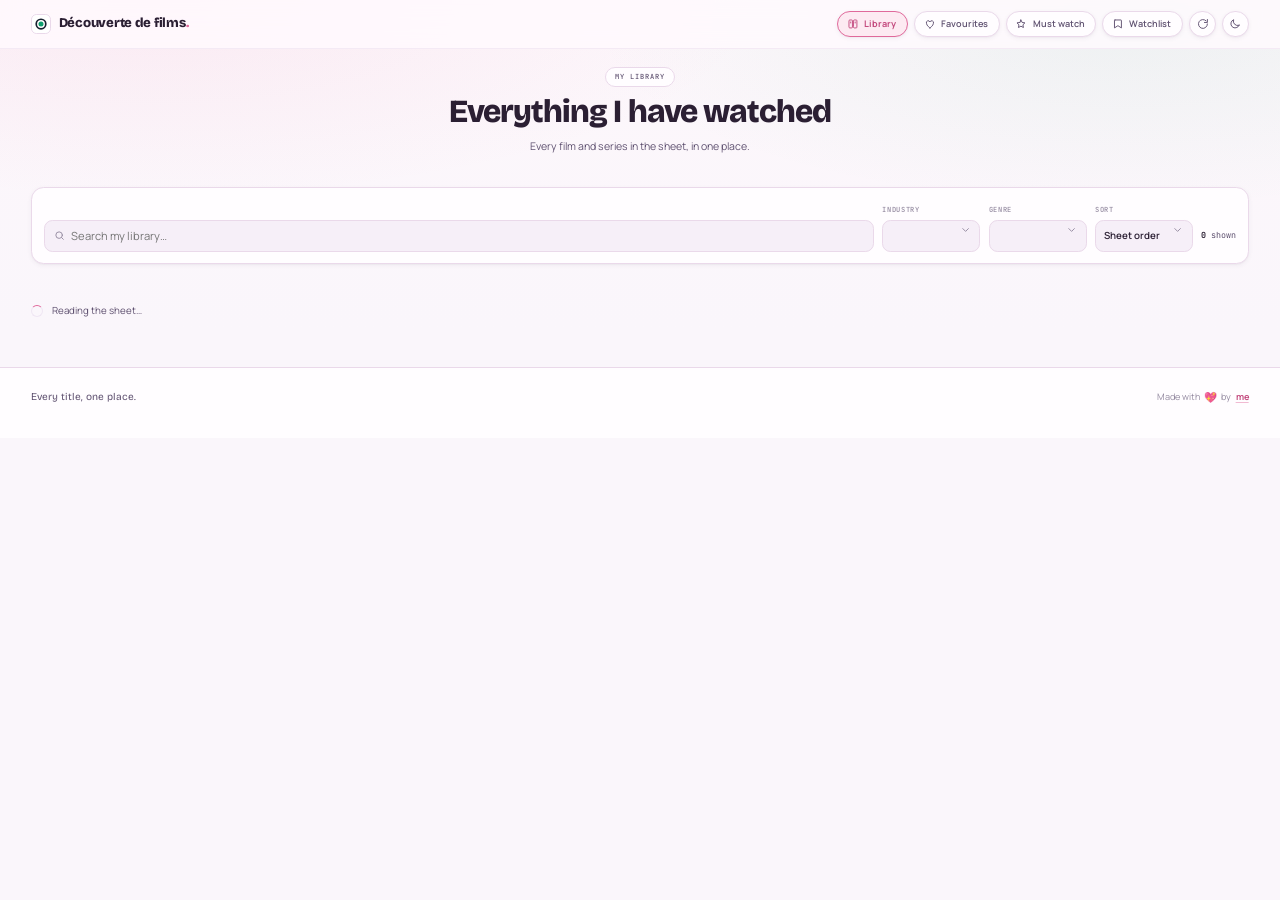
==== commit 4145278a: "few changes btn" ====
--- a/watched.html
+++ b/watched.html
@@ -5,7 +5,7 @@
   <meta name="viewport" content="width=device-width, initial-scale=1, viewport-fit=cover">
   <title>My library &middot; SidCinema</title>
   <meta name="description" content="Everything I have watched, with Favourites and Must watch.">
-  <meta name="theme-color" content="#fafbfd" id="themeColor">
+  <meta name="theme-color" content="#faf6fb" id="themeColor">
 
   <script>
     (function () {
@@ -118,6 +118,7 @@
   <footer class="footer">
     <div class="wrap footer__inner">
       <p class="footer__line">Every title, one place.</p>
+      <p class="footer__made">Made with <span class="footer__heart">&#128150;</span> by <button type="button" class="footer__me" data-portrait-open aria-haspopup="dialog">me</button></p>
     </div>
   </footer>
 
@@ -148,7 +149,9 @@
   <script src="https://cdn.jsdelivr.net/npm/bootstrap@5.3.3/dist/js/bootstrap.bundle.min.js" defer></script>
   <script type="module">
     import { start } from "./js/pages/collection.js";
+    import { wirePortrait } from "./js/ui/portrait.js";
     start();
+    wirePortrait();
   </script>
 </body>
 </html>
--- a/css/style.css
+++ b/css/style.css
@@ -12,48 +12,60 @@
 [hidden] { display: none !important; }
 
 /* --- tokens: light --- */
+/* A pastel scheme, not a white one. The page was white card on near-white
+   paper, which reads as a blank document with things on it: nothing had a
+   surface of its own and every panel needed a shadow to prove it existed.
+   These are the same hues, held at low saturation and high lightness, so the
+   paper is a warm lilac-tinted blush, cards sit a shade above it in near-white
+   with a hint of the same warmth, and every tint is the pastel of its own
+   meaning rather than grey.
+   Green still only means watched, gold only queued or rated, raspberry only
+   interaction - the pastels are lighter statements of exactly those, so no
+   colour picks up a second job. */
 :root {
-  --paper:      #fafbfd;
-  --card:       #ffffff;
-  --tint:       #f2f5fa;
-  --tint-2:     #e9eef6;
-  --line:       #e2e8f1;
-  --line-soft:  #eff3f8;
-
-  --ink:        #16202e;
-  --ink-soft:   #526072;
-  --muted:      #8a94a4;
-
-  --seen:       #0e9f6e;
-  --seen-deep:  #06805a;
-  --seen-tint:  #e4f7ef;
-  --seen-wash:  #f1fbf7;
-
-  --gold:       #b57a12;
-  --gold-tint:  #fdf3e0;
-  --gold-line:  #f0d9a8;
-  --gold-ink:   #7a5308;
-
-  --accent:     #e0457b;
-  --accent-deep:#c42e63;
-  --accent-tint:#fdedf3;
-
-  --danger:     #e5484d;
+  --paper:      #faf6fb;
+  --card:       #fffdff;
+  --tint:       #f6eff8;
+  --tint-2:     #efe6f3;
+  --line:       #ead9ea;
+  --line-soft:  #f4eaf5;
+
+  /* Ink is a deep plum rather than a slate, so the text belongs to the same
+     family as the paper instead of sitting on it. Still 12:1 on --card. */
+  --ink:        #2b1f33;
+  --ink-soft:   #5f5170;
+  --muted:      #948aa0;
+
+  --seen:       #3aa981;
+  --seen-deep:  #1f8262;
+  --seen-tint:  #e2f5ec;
+  --seen-wash:  #eefaf4;
+
+  --gold:       #c08a2e;
+  --gold-tint:  #fdf1dd;
+  --gold-line:  #f2dcb0;
+  --gold-ink:   #8a6114;
+
+  --accent:     #e0699b;
+  --accent-deep:#c44b7f;
+  --accent-tint:#fdeaf2;
+
+  --danger:     #e0616a;
 
   /* Bare channels, for rgba() with a variable alpha. */
-  --seen-rgb:   14, 159, 110;
-  --accent-rgb: 224, 69, 123;
-  --shade-rgb:  22, 32, 46;
+  --seen-rgb:   58, 169, 129;
+  --accent-rgb: 224, 105, 155;
+  --shade-rgb:  63, 42, 74;
 
   /* Surfaces that are not simply --card. */
-  --wash-top:   #ffffff;
-  --glass:      var(--glass);
-  --shimmer:    #ffffff;
-  --on-ink:     #ffffff;
+  --wash-top:   #fdf7fb;
+  --glass:      rgba(255, 251, 254, 0.82);
+  --shimmer:    #fdf6fb;
+  --on-ink:     #fffdff;
   --on-accent:  #ffffff;
   --on-seen:    #ffffff;
-  --seen-bar:   #46c79a;
-  --fade-rgb:   255, 255, 255;
+  --seen-bar:   #79cfae;
+  --fade-rgb:   255, 253, 255;
 
   --radius-sm:  12px;
   --radius:     18px;
@@ -61,9 +73,12 @@
 
   --search-max: 720px;
 
-  --shadow-sm:  0 1px 2px rgba(var(--shade-rgb), 0.05), 0 2px 6px rgba(var(--shade-rgb), 0.04);
-  --shadow:     0 2px 5px rgba(var(--shade-rgb), 0.05), 0 10px 24px -10px rgba(var(--shade-rgb), 0.14);
-  --shadow-lg:  0 4px 10px rgba(var(--shade-rgb), 0.06), 0 22px 44px -16px rgba(var(--shade-rgb), 0.2);
+  /* Tinted with the paper's own plum rather than black. A neutral grey shadow
+     over a pastel surface greys the pastel out and the whole scheme looks
+     dusty. */
+  --shadow-sm:  0 1px 2px rgba(var(--shade-rgb), 0.045), 0 2px 8px rgba(var(--shade-rgb), 0.05);
+  --shadow:     0 2px 6px rgba(var(--shade-rgb), 0.05), 0 12px 28px -12px rgba(var(--shade-rgb), 0.16);
+  --shadow-lg:  0 4px 12px rgba(var(--shade-rgb), 0.07), 0 26px 50px -18px rgba(var(--shade-rgb), 0.22);
 
   --font-display: "Bricolage Grotesque", "Segoe UI", system-ui, sans-serif;
   --font-body:    "Manrope", -apple-system, "Segoe UI", system-ui, sans-serif;
@@ -1122,6 +1137,16 @@
   background: var(--tint);
 }
 .card__poster img {
+  /* POSITIONED, and that is the whole fix.
+     .card__noposter is position:absolute and comes first in the markup so the
+     image can cover it. But a positioned element paints above a NON-positioned
+     one whatever the DOM order says, so the title was painting on top of every
+     poster in the grid - the same rule that once let .wash veil the library.
+     Once the image is positioned too, source order decides and it wins. The
+     modal's own fallbacks were already built this way; the card was the one
+     place that was not. */
+  position: absolute;
+  inset: 0;
   width: 100%;
   height: 100%;
   object-fit: cover;
@@ -3950,3 +3975,243 @@
   fill: currentColor;
   stroke: none;
 }
+
+/* --- the collections dropdown ---------------------------------------------
+   On a phone the four destinations become one control. Four unlabelled glyphs
+   in a row named nothing, and the label-drop breakpoint is exactly where they
+   stopped naming anything - so that is where the dropdown takes over.
+
+   The list is position:fixed and lives on <body>, placed by js/ui/nav.js from
+   the trigger's own box. It cannot be absolute inside the header: below 600px
+   .topbar__tools carries overflow-x:auto as its last-resort scroller and would
+   clip it away, and .topbar has backdrop-filter, which makes it the containing
+   block for anything fixed inside it. */
+.navmenu { position: relative; display: none; }
+
+.navmenu__caret {
+  width: 13px !important;
+  height: 13px !important;
+  margin-left: -2px;
+  opacity: 0.75;
+  transition: transform 0.2s var(--ease);
+}
+.navmenu__trigger[aria-expanded="true"] .navmenu__caret { transform: rotate(180deg); }
+.navmenu__trigger[aria-expanded="true"] {
+  background: var(--accent-tint);
+  border-color: var(--accent);
+  color: var(--accent-deep);
+}
+
+.navmenu__list {
+  position: fixed;
+  /* Above .topbar, which sits at 60. */
+  z-index: 80;
+  min-width: 210px;
+  padding: 7px;
+  border-radius: var(--radius);
+  border: 1px solid var(--line);
+  background: var(--card);
+  box-shadow: var(--shadow-lg);
+  animation: navmenu-in 0.16s var(--ease);
+}
+
+@keyframes navmenu-in {
+  from { opacity: 0; transform: translateY(-7px); }
+  to   { opacity: 1; transform: none; }
+}
+
+.navmenu__item {
+  display: flex;
+  align-items: center;
+  gap: 11px;
+  padding: 10px 12px;
+  border-radius: var(--radius-sm);
+  color: var(--ink-soft);
+  text-decoration: none;
+  font-size: 14px;
+  font-weight: 600;
+}
+.navmenu__item svg {
+  width: 17px;
+  height: 17px;
+  flex: none;
+  fill: none;
+  stroke: currentColor;
+  stroke-width: 1.9;
+  stroke-linecap: round;
+  stroke-linejoin: round;
+}
+.navmenu__item:hover { background: var(--tint); color: var(--ink); }
+.navmenu__item.is-current {
+  background: var(--accent-tint);
+  color: var(--accent-deep);
+  font-weight: 700;
+}
+
+@media (max-width: 720px) {
+  /* The row of four goes; the one control that replaces them arrives. Both are
+     always in the DOM - swapping them with a resize listener would mean
+     re-binding on every breakpoint crossing for a few hundred bytes of markup. */
+  .topbar__tools > .icon-btn--label { display: none; }
+  .navmenu { display: block; }
+
+  /* The label stays on THIS one, because naming where you are is the entire
+     reason the dropdown exists. */
+  .navmenu .icon-btn--label { width: auto; padding: 0 9px 0 11px; gap: 7px; }
+  .navmenu .icon-btn--label .icon-btn__text { display: inline; font-size: 12.5px; }
+}
+
+/* --- the reload button answers for itself ---------------------------------
+   It was wired on one page of three, so on the other two a click did nothing
+   at all - and a control that answers with silence gets clicked again. Now the
+   arrows spin while the read is in flight and settle to a tick afterwards,
+   with the toast carrying the count. */
+.icon-btn__arrows,
+.icon-btn__done {
+  grid-area: 1 / 1;
+  transition: opacity 0.18s, transform 0.3s var(--ease);
+}
+.icon-btn__done { opacity: 0; transform: scale(0.5); }
+.icon-btn--refresh.is-done { color: var(--seen); border-color: var(--seen); }
+.icon-btn--refresh.is-done .icon-btn__arrows { opacity: 0; transform: scale(0.5); }
+.icon-btn--refresh.is-done .icon-btn__done { opacity: 1; transform: none; }
+/* Only the arrows spin. The tick is not a progress indicator. */
+.icon-btn--refresh.is-busy .icon-btn__done { animation: none; }
+
+/* The pip means "something you did has not been re-read yet", so it is absent
+   by default rather than a permanent green dot on the button. A reload is
+   exactly the thing that answers it. */
+.icon-btn__dot { display: none; }
+.icon-btn__dot.is-on { display: block; }
+
+/* --- phone: the controls above the grid -----------------------------------
+   Smaller by PADDING, never by font-size. Every one of these is a focusable
+   form control, and iOS zooms the whole page when one under 16px takes focus
+   and never zooms back out - so the text stays at 16 and the box shrinks
+   around it. */
+@media (max-width: 600px) {
+  .scopepick__label { font-size: 9px; letter-spacing: 0.1em; }
+  .scopepick__select { padding: 8px 26px 8px 13px; }
+  .scopepick__caret { right: 11px; }
+
+  .segmented__btn { padding: 7px 5px; font-size: 11.5px; }
+  .sortfield select { padding: 8px 25px 8px 11px; }
+}
+
+/* --- the portrait ---------------------------------------------------------
+   "me" in the footer is a button, and it looks like the word it replaced with
+   an underline under it - a link's affordance, not a button's box. */
+.footer__me {
+  appearance: none;
+  border: 0;
+  padding: 0;
+  background: none;
+  font: inherit;
+  color: var(--accent-deep);
+  font-weight: 700;
+  cursor: pointer;
+  text-decoration: underline;
+  text-decoration-color: rgba(var(--accent-rgb), 0.45);
+  text-underline-offset: 3px;
+  transition: color 0.2s, text-decoration-color 0.2s;
+}
+.footer__me:hover { color: var(--accent); text-decoration-color: var(--accent); }
+.footer__me:focus-visible { outline: 2px solid var(--accent); outline-offset: 3px; border-radius: 4px; }
+
+.portrait {
+  position: fixed;
+  inset: 0;
+  /* Over the topbar at 60 and the nav dropdown at 80. */
+  z-index: 120;
+  display: grid;
+  place-items: center;
+  padding: 20px;
+}
+
+.portrait__backdrop {
+  position: absolute;
+  inset: 0;
+  background: rgba(var(--shade-rgb), 0.55);
+  backdrop-filter: blur(6px);
+  -webkit-backdrop-filter: blur(6px);
+  opacity: 0;
+  transition: opacity 0.3s var(--ease);
+}
+.portrait.is-open .portrait__backdrop { opacity: 1; }
+
+/* Up from the bottom, which is where the trigger is - the panel arrives from
+   the direction the click came from rather than dropping in from nowhere. */
+.portrait__panel {
+  position: relative;
+  z-index: 1;
+  margin: 0;
+  width: min(440px, 100%);
+  padding: 12px 12px 4px;
+  border-radius: var(--radius-lg);
+  border: 1px solid var(--line);
+  background: var(--card);
+  box-shadow: var(--shadow-lg);
+  transform: translateY(28px) scale(0.97);
+  opacity: 0;
+  transition: transform 0.42s var(--ease), opacity 0.28s var(--ease);
+}
+.portrait.is-open .portrait__panel { transform: none; opacity: 1; }
+
+.portrait__frame {
+  overflow: hidden;
+  border-radius: var(--radius);
+  background: var(--tint);
+  aspect-ratio: 1 / 1;
+}
+.portrait__img { width: 100%; height: 100%; object-fit: cover; display: block; }
+
+.portrait__cap {
+  padding: 12px 6px 12px;
+  text-align: center;
+  font-family: var(--font-display);
+  font-size: 14px;
+  color: var(--ink-soft);
+}
+
+/* On the panel and above the photograph's corner, not inside the image: the
+   same reason the trailer's close button sits on its own bar. */
+.portrait__close {
+  position: absolute;
+  top: -14px;
+  right: -14px;
+  width: 38px;
+  height: 38px;
+  display: grid;
+  place-items: center;
+  border-radius: 50%;
+  border: 1px solid var(--line);
+  background: var(--card);
+  color: var(--ink);
+  box-shadow: var(--shadow);
+  cursor: pointer;
+  transition: transform 0.2s var(--ease), color 0.2s, border-color 0.2s;
+}
+.portrait__close svg {
+  width: 17px;
+  height: 17px;
+  fill: none;
+  stroke: currentColor;
+  stroke-width: 2.1;
+  stroke-linecap: round;
+}
+.portrait__close:hover { color: var(--accent-deep); border-color: var(--accent); transform: rotate(90deg); }
+
+body.portrait-open { overflow: hidden; }
+
+@media (max-width: 600px) {
+  .portrait { padding: 16px; }
+  .portrait__panel { width: 100%; }
+  .portrait__close { top: -10px; right: -6px; }
+}
+
+/* A slide is decoration. Anyone who has asked not to see one still gets the
+   photograph, it simply appears. */
+@media (prefers-reduced-motion: reduce) {
+  .portrait__panel { transition: opacity 0.2s; transform: none; }
+  .navmenu__list { animation: none; }
+}
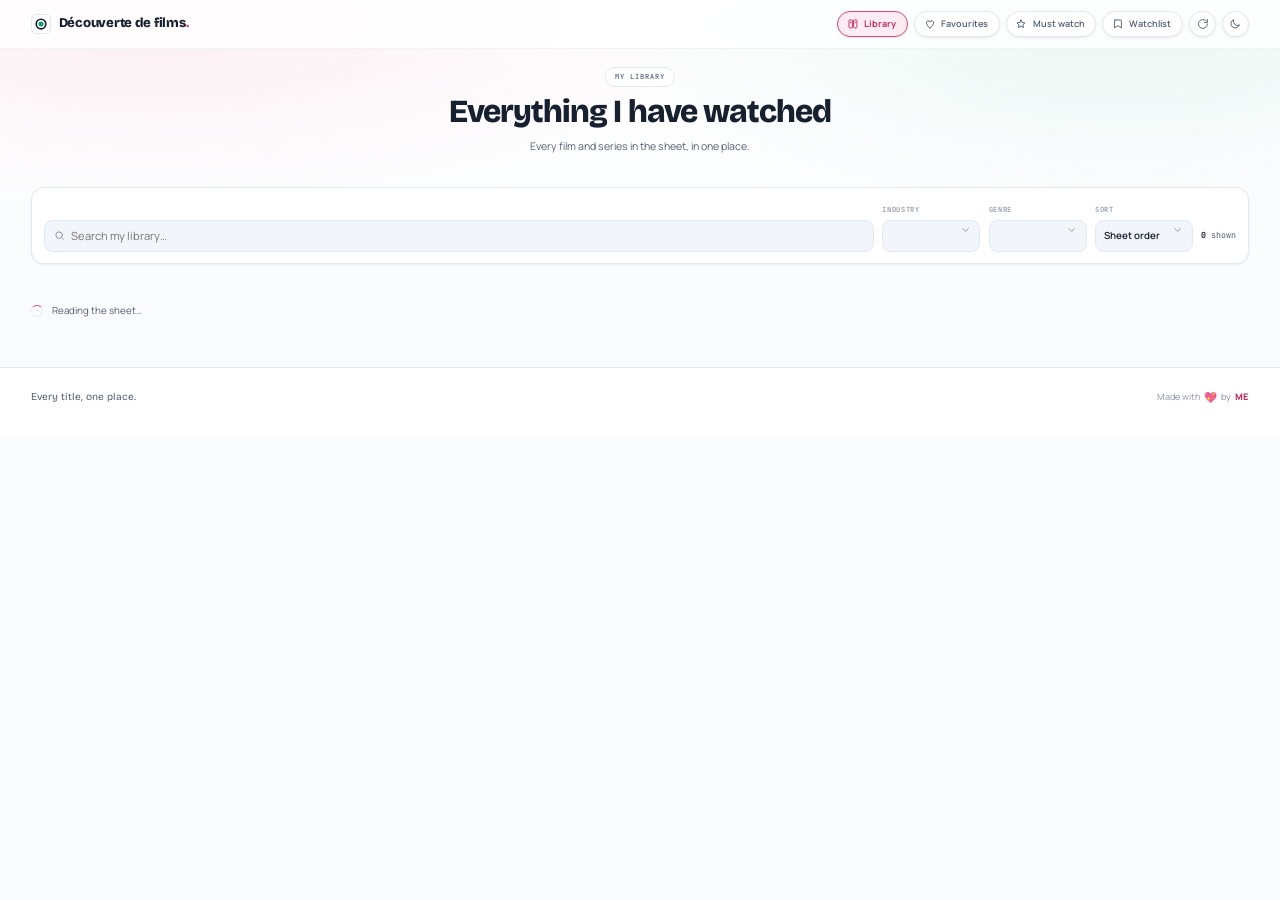
==== commit 10350d0d: "final btn" ====
--- a/watched.html
+++ b/watched.html
@@ -5,7 +5,7 @@
   <meta name="viewport" content="width=device-width, initial-scale=1, viewport-fit=cover">
   <title>My library &middot; SidCinema</title>
   <meta name="description" content="Everything I have watched, with Favourites and Must watch.">
-  <meta name="theme-color" content="#faf6fb" id="themeColor">
+  <meta name="theme-color" content="#fafbfd" id="themeColor">
 
   <script>
     (function () {
@@ -118,7 +118,7 @@
   <footer class="footer">
     <div class="wrap footer__inner">
       <p class="footer__line">Every title, one place.</p>
-      <p class="footer__made">Made with <span class="footer__heart">&#128150;</span> by <button type="button" class="footer__me" data-portrait-open aria-haspopup="dialog">me</button></p>
+      <p class="footer__made">Made with <span class="footer__heart">&#128150;</span> by <button type="button" class="footer__me" data-portrait-open aria-haspopup="dialog">ME</button></p>
     </div>
   </footer>
 
--- a/css/style.css
+++ b/css/style.css
@@ -12,60 +12,53 @@
 [hidden] { display: none !important; }
 
 /* --- tokens: light --- */
-/* A pastel scheme, not a white one. The page was white card on near-white
-   paper, which reads as a blank document with things on it: nothing had a
-   surface of its own and every panel needed a shadow to prove it existed.
-   These are the same hues, held at low saturation and high lightness, so the
-   paper is a warm lilac-tinted blush, cards sit a shade above it in near-white
-   with a hint of the same warmth, and every tint is the pastel of its own
-   meaning rather than grey.
-   Green still only means watched, gold only queued or rated, raspberry only
-   interaction - the pastels are lighter statements of exactly those, so no
-   colour picks up a second job. */
 :root {
-  --paper:      #faf6fb;
-  --card:       #fffdff;
-  --tint:       #f6eff8;
-  --tint-2:     #efe6f3;
-  --line:       #ead9ea;
-  --line-soft:  #f4eaf5;
-
-  /* Ink is a deep plum rather than a slate, so the text belongs to the same
-     family as the paper instead of sitting on it. Still 12:1 on --card. */
-  --ink:        #2b1f33;
-  --ink-soft:   #5f5170;
-  --muted:      #948aa0;
-
-  --seen:       #3aa981;
-  --seen-deep:  #1f8262;
-  --seen-tint:  #e2f5ec;
-  --seen-wash:  #eefaf4;
-
-  --gold:       #c08a2e;
-  --gold-tint:  #fdf1dd;
-  --gold-line:  #f2dcb0;
-  --gold-ink:   #8a6114;
-
-  --accent:     #e0699b;
-  --accent-deep:#c44b7f;
-  --accent-tint:#fdeaf2;
-
-  --danger:     #e0616a;
+  --paper:      #fafbfd;
+  --card:       #ffffff;
+  --tint:       #f2f5fa;
+  --tint-2:     #e9eef6;
+  --line:       #e2e8f1;
+  --line-soft:  #eff3f8;
+
+  --ink:        #16202e;
+  --ink-soft:   #526072;
+  --muted:      #8a94a4;
+
+  --seen:       #0e9f6e;
+  --seen-deep:  #06805a;
+  --seen-tint:  #e4f7ef;
+  --seen-wash:  #f1fbf7;
+
+  --gold:       #b57a12;
+  --gold-tint:  #fdf3e0;
+  --gold-line:  #f0d9a8;
+  --gold-ink:   #7a5308;
+
+  --accent:     #e0457b;
+  --accent-deep:#c42e63;
+  --accent-tint:#fdedf3;
+
+  --danger:     #e5484d;
 
   /* Bare channels, for rgba() with a variable alpha. */
-  --seen-rgb:   58, 169, 129;
-  --accent-rgb: 224, 105, 155;
-  --shade-rgb:  63, 42, 74;
+  --seen-rgb:   14, 159, 110;
+  --accent-rgb: 224, 69, 123;
+  --shade-rgb:  22, 32, 46;
 
   /* Surfaces that are not simply --card. */
-  --wash-top:   #fdf7fb;
-  --glass:      rgba(255, 251, 254, 0.82);
-  --shimmer:    #fdf6fb;
-  --on-ink:     #fffdff;
+  --wash-top:   #ffffff;
+  /* Was written as var(--glass), which refers to itself: a circular custom
+     property is invalid, so the header and the search bar resolved to no
+     background at all in light mode. The value here is what the rest of the
+     light scheme implies - white, held just short of opaque so the blur behind
+     it has something to do. */
+  --glass:      rgba(255, 255, 255, 0.84);
+  --shimmer:    #ffffff;
+  --on-ink:     #ffffff;
   --on-accent:  #ffffff;
   --on-seen:    #ffffff;
-  --seen-bar:   #79cfae;
-  --fade-rgb:   255, 253, 255;
+  --seen-bar:   #46c79a;
+  --fade-rgb:   255, 255, 255;
 
   --radius-sm:  12px;
   --radius:     18px;
@@ -73,12 +66,9 @@
 
   --search-max: 720px;
 
-  /* Tinted with the paper's own plum rather than black. A neutral grey shadow
-     over a pastel surface greys the pastel out and the whole scheme looks
-     dusty. */
-  --shadow-sm:  0 1px 2px rgba(var(--shade-rgb), 0.045), 0 2px 8px rgba(var(--shade-rgb), 0.05);
-  --shadow:     0 2px 6px rgba(var(--shade-rgb), 0.05), 0 12px 28px -12px rgba(var(--shade-rgb), 0.16);
-  --shadow-lg:  0 4px 12px rgba(var(--shade-rgb), 0.07), 0 26px 50px -18px rgba(var(--shade-rgb), 0.22);
+  --shadow-sm:  0 1px 2px rgba(var(--shade-rgb), 0.05), 0 2px 6px rgba(var(--shade-rgb), 0.04);
+  --shadow:     0 2px 5px rgba(var(--shade-rgb), 0.05), 0 10px 24px -10px rgba(var(--shade-rgb), 0.14);
+  --shadow-lg:  0 4px 10px rgba(var(--shade-rgb), 0.06), 0 22px 44px -16px rgba(var(--shade-rgb), 0.2);
 
   --font-display: "Bricolage Grotesque", "Segoe UI", system-ui, sans-serif;
   --font-body:    "Manrope", -apple-system, "Segoe UI", system-ui, sans-serif;
@@ -4090,12 +4080,39 @@
    and never zooms back out - so the text stays at 16 and the box shrinks
    around it. */
 @media (max-width: 600px) {
-  .scopepick__label { font-size: 9px; letter-spacing: 0.1em; }
-  .scopepick__select { padding: 8px 26px 8px 13px; }
-  .scopepick__caret { right: 11px; }
-
-  .segmented__btn { padding: 7px 5px; font-size: 11.5px; }
-  .sortfield select { padding: 8px 25px 8px 11px; }
+  /* The label above the control, which is not focusable and so is free to be
+     as small as it reads. */
+  .scopepick__label { font-size: 8.5px; letter-spacing: 0.08em; }
+  .scopepick { gap: 7px; }
+  .scopepick__select { padding: 6px 22px 6px 11px; }
+  .scopepick__caret { right: 9px; width: 13px; height: 13px; margin-top: -6.5px; }
+
+  /* Buttons, not fields. Nothing zooms when a button takes focus, so these are
+     the one part of the row whose TEXT can come down with the box. */
+  .segmented__btn { padding: 6px 4px; font-size: 10.5px; letter-spacing: 0; }
+  .segmented { border-radius: 999px; }
+
+  .sortfield { gap: 6px; }
+  .sortfield select { padding: 6px 22px 6px 10px; }
+
+  /* --- the library toolbar ---
+     Every label, caret and count shrinks. The two SELECTS and the search field
+     keep their 16px text and lose padding instead: iOS zooms the page whenever
+     a focused input or select is under 16px and never zooms back, and that is
+     the single worst thing that can happen to this page on a phone. If these
+     still read too large, the next lever is the width of .facets__label, not
+     the type inside the control. */
+  .collbar { gap: 8px; padding-bottom: 14px; }
+  .facets__label { width: auto; font-size: 8.5px; letter-spacing: 0.08em; padding-top: 0; }
+  .facets--inline .facets__wrap { padding: 0 28px 0 10px; }
+  .facets--inline .facets__select { padding: 7px 0; }
+  .facets__caret { right: 10px; width: 13px; height: 13px; margin-top: -6.5px; }
+
+  .collbar__search { padding: 0 10px; gap: 6px; }
+  .collbar__search input { padding: 8px 0; }
+  .collbar__search svg { width: 15px; height: 15px; }
+
+  .collbar__count { font-size: 10.5px; margin-bottom: 0; }
 }
 
 /* --- the portrait ---------------------------------------------------------
@@ -4108,14 +4125,16 @@
   background: none;
   font: inherit;
   color: var(--accent-deep);
-  font-weight: 700;
+  /* Heavier than the line it sits in and no underline: the capitals and the
+     weight are enough to say it is pressable, and an underline in a footer
+     reads as one more link to the same page everything else links to. */
+  font-weight: 800;
+  letter-spacing: 0.02em;
   cursor: pointer;
-  text-decoration: underline;
-  text-decoration-color: rgba(var(--accent-rgb), 0.45);
-  text-underline-offset: 3px;
-  transition: color 0.2s, text-decoration-color 0.2s;
-}
-.footer__me:hover { color: var(--accent); text-decoration-color: var(--accent); }
+  text-decoration: none;
+  transition: color 0.2s, transform 0.2s var(--ease);
+}
+.footer__me:hover { color: var(--accent); transform: translateY(-1px); }
 .footer__me:focus-visible { outline: 2px solid var(--accent); outline-offset: 3px; border-radius: 4px; }
 
 .portrait {
